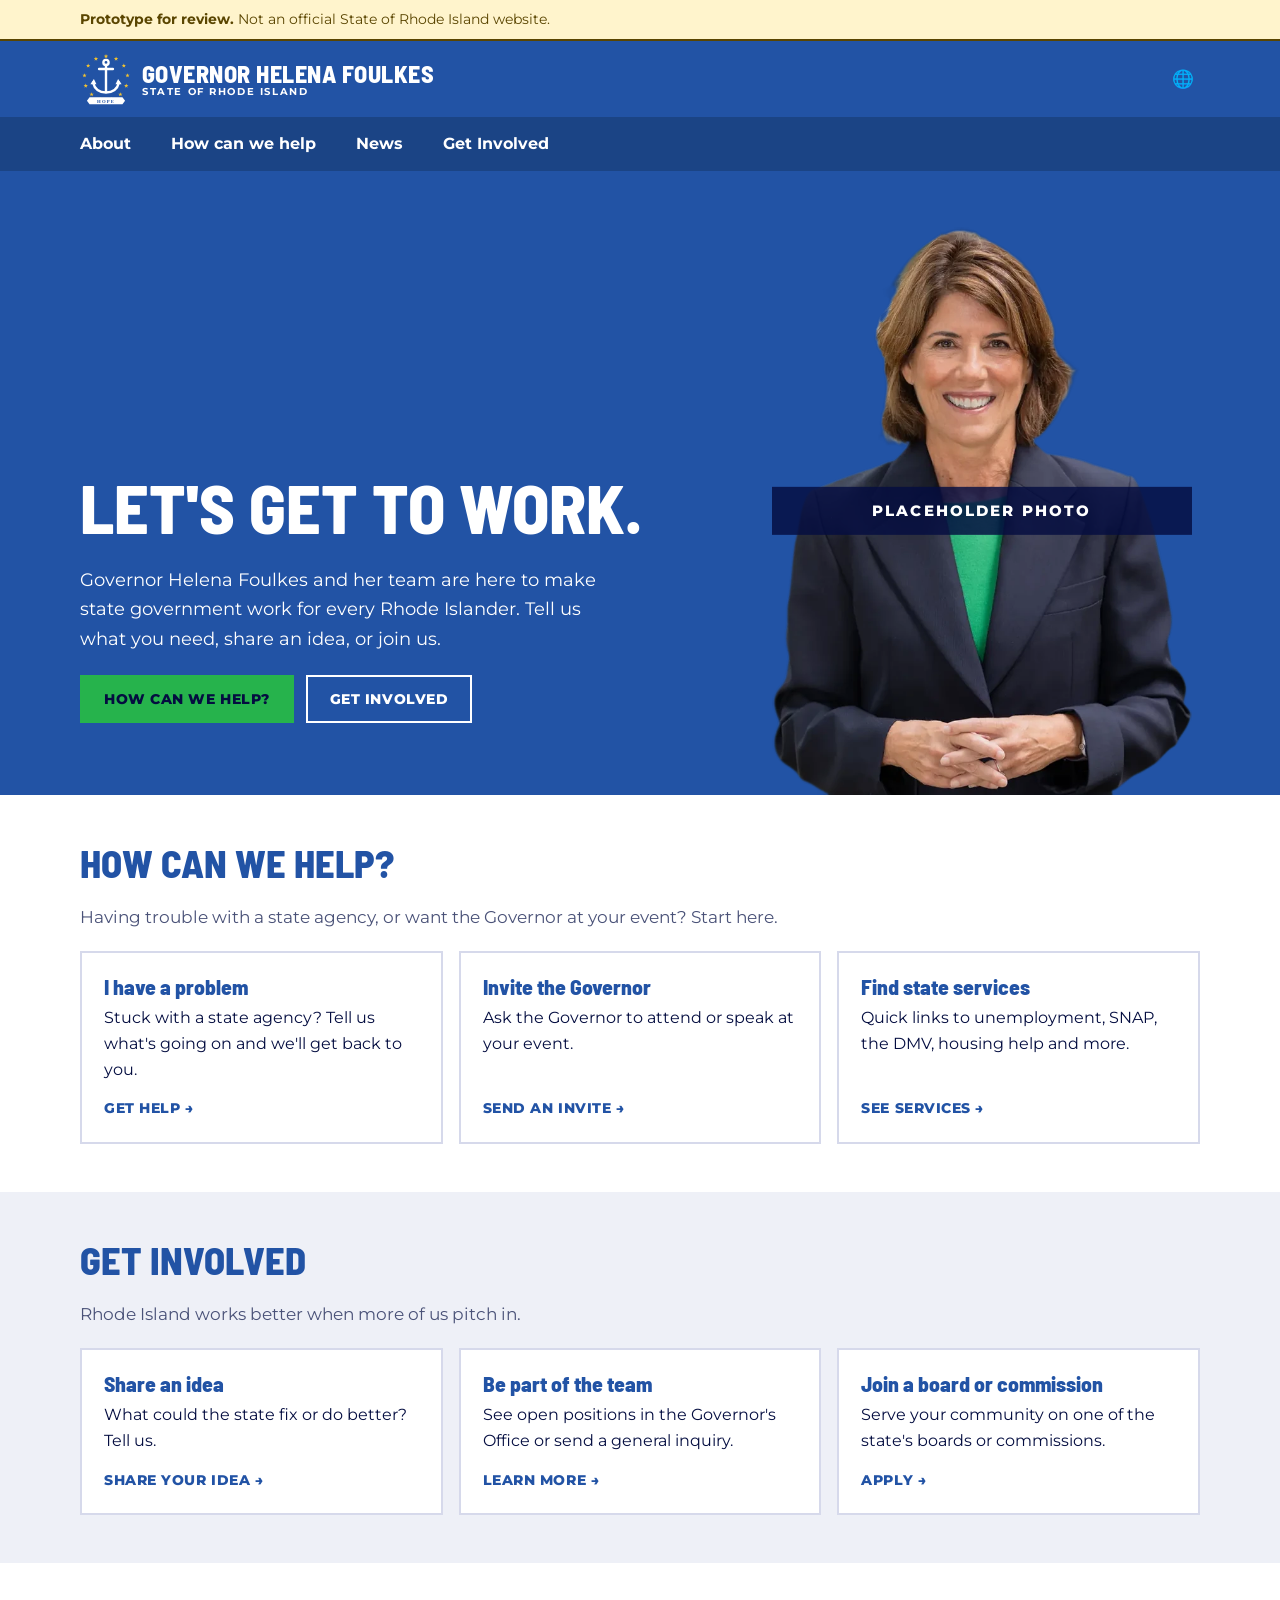
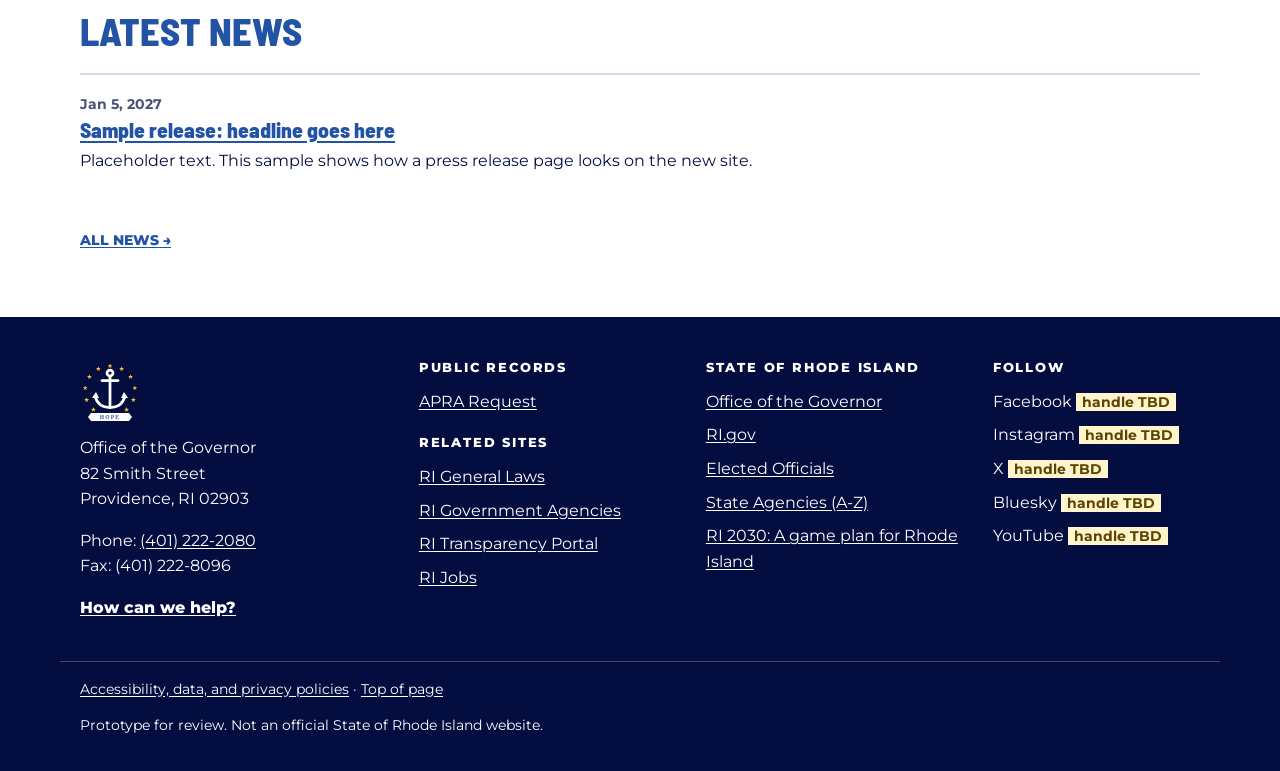
==== index.html @ f4bfc897 "First build of the governor.ri.gov prototype Home, About, How can we help, Invite the Governor, News" ====
<!doctype html>
<html lang="en" class="no-js">
<head>
<meta charset="utf-8">
<meta name="viewport" content="width=device-width, initial-scale=1, viewport-fit=cover">
<meta name="robots" content="noindex, nofollow">
<title>Governor Helena Foulkes</title>
<meta name="description" content="Office of Governor Helena Foulkes. Let&#x27;s get to work.">
<link rel="preconnect" href="https://fonts.googleapis.com">
<link rel="preconnect" href="https://fonts.gstatic.com" crossorigin>
<link rel="stylesheet" href="https://fonts.googleapis.com/css2?family=Barlow+Semi+Condensed:wght@600;800&family=Montserrat:wght@400;500;700;800&display=swap">
<link rel="icon" type="image/svg+xml" href="assets/favicon.svg">
<link rel="stylesheet" href="assets/site.css">
<script src="assets/site.js" defer></script>
<script>window.gtranslateSettings={"default_language":"en","native_language_names":true,"languages":["en","ar","zh-CN","zh-TW","fr","it","pl","pt","es","vi","ht","km"],"wrapper_selector":".gtranslate_wrapper","select_language_label":"Language"}</script>
<script src="https://cdn.gtranslate.net/widgets/latest/dropdown.js" defer></script>
</head>
<body>
<a class="skip" href="#main">Skip to main content</a>

<section class="proto-banner" aria-label="Prototype notice">
  <div class="wrap"><strong>Prototype for review.</strong> Not an official State of Rhode Island website.</div>
</section>

<header class="top">
  <div class="wrap top-row">
    <a class="brand" href="./">
      <img src="assets/logo-on-blue.svg" alt="" width="52" height="54">
      <span class="brand-text"><span class="brand-name">Governor Helena Foulkes</span><span class="brand-sub">State of Rhode Island</span></span>
    </a>
    <div class="top-tools">
      <div class="lang-picker" role="group" aria-label="Translate this page"><span class="lang-icon" aria-hidden="true">&#127760;</span><div class="gtranslate_wrapper"></div></div>
      <button class="menu-btn" type="button" aria-expanded="false" aria-controls="site-nav">Menu</button>
    </div>
  </div>
  <nav id="site-nav" class="site-nav" aria-label="Main">
    <div class="wrap">
      <ul>
          <li><a href="about/">About</a></li>
          <li><a href="how-can-we-help/">How can we help</a></li>
          <li><a href="news/">News</a></li>
          <li><a href="get-involved/">Get Involved</a></li>
      </ul>
    </div>
  </nav>
</header>

<main id="main" tabindex="-1">

<section class="hero">
  <div class="wrap hero-grid">
    <div class="hero-copy">
      <h1>Let's get to work.</h1>
      <p class="lead">Governor Helena Foulkes and her team are here to make state government work for every Rhode Islander. Tell us what you need, share an idea, or join us.</p>
      <div class="hero-ctas">
        <a class="btn btn-green" href="how-can-we-help/">How can we help?</a>
        <a class="btn btn-ghost" href="get-involved/">Get involved</a>
      </div>
    </div>
    <figure class="hero-photo">
      <img src="assets/img/hero-placeholder.webp" alt="Placeholder photo of Governor Helena Foulkes" width="665" height="900">
      <figcaption class="ph-label">Placeholder photo</figcaption>
    </figure>
  </div>
</section>

<section class="band" aria-labelledby="help-h">
  <div class="wrap">
    <h2 id="help-h">How can we help?</h2>
    <p class="lead-sm">Having trouble with a state agency, or want the Governor at your event? Start here.</p>
    <div class="cards">
      <a class="card" href="how-can-we-help/#problem"><h3>I have a problem</h3><p>Stuck with a state agency? Tell us what's going on and we'll get back to you.</p><span class="card-cta">Get help <span aria-hidden="true">&rarr;</span></span></a>
      <a class="card" href="how-can-we-help/invite-the-governor/"><h3>Invite the Governor</h3><p>Ask the Governor to attend or speak at your event.</p><span class="card-cta">Send an invite <span aria-hidden="true">&rarr;</span></span></a>
      <a class="card" href="how-can-we-help/#find-help"><h3>Find state services</h3><p>Quick links to unemployment, SNAP, the DMV, housing help and more.</p><span class="card-cta">See services <span aria-hidden="true">&rarr;</span></span></a>
    </div>
  </div>
</section>

<section class="band band-lav" aria-labelledby="gi-h">
  <div class="wrap">
    <h2 id="gi-h">Get involved</h2>
    <p class="lead-sm">Rhode Island works better when more of us pitch in.</p>
    <div class="cards">
      <a class="card" href="get-involved/share-an-idea/"><h3>Share an idea</h3><p>What could the state fix or do better? Tell us.</p><span class="card-cta">Share your idea <span aria-hidden="true">&rarr;</span></span></a>
      <a class="card" href="get-involved/join-the-team/"><h3>Be part of the team</h3><p>See open positions in the Governor's Office or send a general inquiry.</p><span class="card-cta">Learn more <span aria-hidden="true">&rarr;</span></span></a>
      <a class="card" href="get-involved/boards-and-commissions/"><h3>Join a board or commission</h3><p>Serve your community on one of the state's boards or commissions.</p><span class="card-cta">Apply <span aria-hidden="true">&rarr;</span></span></a>
    </div>
  </div>
</section>

<section class="band" aria-labelledby="news-h">
  <div class="wrap">
    <h2 id="news-h">Latest news</h2>
    <ul class="news-list"><li class="news-item"><p class="news-date">Jan 5, 2027</p><h3><a href="news/sample-release/">Sample release: headline goes here</a></h3><p>Placeholder text. This sample shows how a press release page looks on the new site.</p></li></ul>
    <p><a class="more" href="news/">All news <span aria-hidden="true">&rarr;</span></a></p>
  </div>
</section>

</main>

<footer class="foot">
  <div class="wrap foot-grid">
    <div class="foot-brand">
      <img src="assets/logo-on-blue.svg" alt="" width="64" height="66">
      <p class="foot-office">Office of the Governor<br>82 Smith Street<br>Providence, RI 02903</p>
      <p>Phone: <a href="tel:+14012222080">(401) 222-2080</a><br>Fax: (401) 222-8096</p>
      <p><a class="foot-cta" href="how-can-we-help/">How can we help?</a></p>
    </div>
    <div>
      <h2 class="foot-h">Public records</h2>
      <ul><li><a href="https://governor.ri.gov/apra-request">APRA Request</a></li></ul>
      <h2 class="foot-h">Related sites</h2>
      <ul><li><a href="http://webserver.rilin.state.ri.us/Statutes/">RI General Laws</a></li><li><a href="https://www.ri.gov/guide/">RI Government Agencies</a></li><li><a href="http://www.transparency.ri.gov/">RI Transparency Portal</a></li><li><a href="https://www.employri.org/">RI Jobs</a></li></ul>
    </div>
    <div>
      <h2 class="foot-h">State of Rhode Island</h2>
      <ul><li><a href="./">Office of the Governor</a></li><li><a href="https://www.ri.gov/">RI.gov</a></li><li><a href="https://www.ri.gov/guide/">Elected Officials</a></li><li><a href="https://www.ri.gov/guide/">State Agencies (A-Z)</a></li><li><a href="https://rhodeisland2030.ri.gov/">RI 2030: A game plan for Rhode Island</a></li></ul>
    </div>
    <div>
      <h2 class="foot-h">Follow</h2>
      <ul class="social">
        <li>Facebook <span class="ph">handle TBD</span></li>
        <li>Instagram <span class="ph">handle TBD</span></li>
        <li>X <span class="ph">handle TBD</span></li>
        <li>Bluesky <span class="ph">handle TBD</span></li>
        <li>YouTube <span class="ph">handle TBD</span></li>
      </ul>
    </div>
  </div>
  <div class="wrap foot-legal">
    <p><a href="https://www.ri.gov/policies/">Accessibility, data, and privacy policies</a> · <a href="#main">Top of page</a></p>
    <p>Prototype for review. Not an official State of Rhode Island website.</p>
  </div>
</footer>
</body>
</html>
---- assets/site.css ----
/* governor.ri.gov prototype. Mobile first. All text/background pairs meet WCAG 2.1 AA:
   white on --blue 7.4:1, white on --navy 18.5:1, --navy on --green 6.7:1, --blue on --lav 5.3:1,
   --muted on white 7.6:1, --warn-fg on --warn-bg 8.6:1. */
:root{
  --blue:#2253A5; --blue-dk:#1B4485; --navy:#040D40; --green:#26B34C; --green-lt:#9FE3B1;
  --lav:#D6D9EB; --lav-soft:#EEF0F7; --white:#FFFFFF; --muted:#4A5278; --line:#C4C9DE;
  --warn-bg:#FFF4CC; --warn-fg:#5A4500; --err:#B3261E; --gold:#F2C230;
  --display:"Barlow Semi Condensed","Arial Narrow",sans-serif;
  --body:"Montserrat",system-ui,-apple-system,"Segoe UI",sans-serif;
}
*,*::before,*::after{box-sizing:border-box}
html{-webkit-text-size-adjust:100%}
body{margin:0;background:var(--white);color:var(--navy);font-family:var(--body);font-size:1rem;line-height:1.6}
img{max-width:100%;height:auto;display:block}
a{color:var(--blue);text-underline-offset:.15em}
a:hover{color:var(--blue-dk)}
:focus-visible{outline:3px solid var(--navy);outline-offset:2px;box-shadow:0 0 0 6px var(--gold)}
h1,h2,h3{font-family:var(--display);font-weight:800;line-height:1.08;margin:0 0 .5em;text-wrap:balance}
h1{font-size:clamp(2.4rem,7vw,4.25rem);text-transform:uppercase}
h2{font-size:clamp(1.7rem,4vw,2.4rem);text-transform:uppercase;color:var(--blue)}
h3{font-size:1.35rem}
p{margin:0 0 1em}
.wrap{max-width:1160px;margin:0 auto;padding:0 20px}
.narrow{max-width:820px}
.skip{position:absolute;left:-9999px;top:8px;z-index:100;background:var(--white);color:var(--navy);padding:10px 14px;font-weight:700}
.skip:focus{left:12px}
.sr{position:absolute;width:1px;height:1px;overflow:hidden;clip:rect(0 0 0 0);white-space:nowrap}
.ph{background:var(--warn-bg);color:var(--warn-fg);font-size:.85em;font-weight:700;padding:1px 6px;white-space:nowrap}

/* prototype banner */
.proto-banner{background:var(--warn-bg);color:var(--warn-fg);font-size:.9rem;padding:8px 0;border-bottom:2px solid var(--warn-fg)}

/* header */
.top{background:var(--blue);color:var(--white)}
.top-row{display:flex;align-items:center;justify-content:space-between;gap:12px;min-height:76px}
.brand{display:flex;align-items:center;gap:12px;color:var(--white);text-decoration:none}
.brand:hover{color:var(--white)}
.brand img{width:40px;height:auto;flex:none}
.brand{gap:10px;min-width:0}
.brand-text{display:flex;flex-direction:column;line-height:1.05}
.brand-name{font-family:var(--display);font-weight:800;font-size:1.05rem;text-transform:uppercase;letter-spacing:.02em}
.brand-sub{font-size:.62rem;font-weight:700;letter-spacing:.16em;text-transform:uppercase;color:var(--white)}
.top-tools{display:flex;align-items:center;gap:10px}
.lang-picker{display:flex;align-items:center;gap:6px}
.lang-icon{font-size:1.1rem}
.gtranslate_wrapper select{font:inherit;font-size:.85rem;padding:8px 6px;max-width:9.5rem;border:2px solid var(--white);background:var(--blue);color:var(--white);border-radius:0}
.gtranslate_wrapper select option{color:var(--navy);background:var(--white)}
.menu-btn{font:inherit;font-weight:800;font-size:.8rem;letter-spacing:.1em;text-transform:uppercase;background:transparent;color:var(--white);border:2px solid var(--white);padding:9px 14px;cursor:pointer;min-height:44px}
.menu-btn[aria-expanded="true"]{background:var(--white);color:var(--blue)}
.site-nav{background:var(--navy);display:none}
.site-nav.open{display:block}
.site-nav ul{list-style:none;margin:0;padding:6px 0 12px}
.site-nav a{display:block;color:var(--white);text-decoration:none;font-weight:700;padding:14px 0;border-bottom:1px solid rgba(255,255,255,.18)}
.site-nav a[aria-current]{text-decoration:underline;text-decoration-thickness:3px;text-decoration-color:var(--green)}
.no-js .site-nav{display:block}
@media (min-width:900px){
  .brand img{width:52px}
  .brand-name{font-size:1.5rem}
  .menu-btn{display:none}
  .site-nav{display:block;background:var(--blue-dk)}
  .site-nav ul{display:flex;gap:4px;padding:0}
  .site-nav a{border:0;padding:14px 18px}
  .site-nav a:hover{background:var(--navy)}
  .site-nav li:first-child a{padding-left:0}
}

/* buttons */
.btn{display:inline-flex;align-items:center;justify-content:center;font-family:var(--body);font-weight:800;text-transform:uppercase;font-size:.85rem;letter-spacing:.04em;padding:14px 24px;min-height:48px;border:0;border-radius:0;cursor:pointer;text-decoration:none;line-height:1.2;text-align:center}
.btn-green{background:var(--green);color:var(--navy)}
.btn-green:hover{background:var(--green-lt);color:var(--navy)}
.btn-blue{background:var(--blue);color:var(--white)}
.btn-blue:hover{background:var(--navy);color:var(--white)}
.btn-ghost{background:transparent;color:var(--white);box-shadow:inset 0 0 0 2px var(--white)}
.btn-ghost:hover{background:var(--white);color:var(--blue)}

/* hero */
.hero{background:var(--blue);color:var(--white);padding:36px 0 0;overflow:hidden}
.hero-grid{display:grid;gap:28px}
.hero h1{color:var(--white);margin-bottom:.3em}
.hero .lead{font-size:1.15rem;max-width:34rem}
.hero-ctas{display:flex;flex-wrap:wrap;gap:12px;margin:22px 0 8px}
.hero-photo{position:relative;margin:0;justify-self:center;max-width:300px}
@media (min-width:900px){.hero-photo{max-width:420px}}
.hero-photo img{width:100%}
.ph-label{position:absolute;left:0;right:0;top:50%;transform:translateY(-50%);text-align:center;background:rgba(4,13,64,.82);color:var(--white);font-weight:800;text-transform:uppercase;letter-spacing:.14em;padding:12px 8px;font-size:.95rem}
@media (min-width:900px){
  .hero{padding-top:56px}
  .hero-grid{grid-template-columns:1.2fr .8fr;align-items:end}
  .hero-copy{padding-bottom:64px}
}

/* sections */
.band{padding:48px 0}
.band-lav{background:var(--lav-soft)}
.page-head{background:var(--blue);color:var(--white);padding:40px 0 36px}
.page-head h1{color:var(--white)}
.page-head .lead{font-size:1.1rem;max-width:44rem;margin:0}
.page-head a{color:var(--white)}
.eyebrow{font-weight:800;font-size:.8rem;letter-spacing:.16em;text-transform:uppercase;margin-bottom:8px}
.lead-sm{font-size:1.05rem;color:var(--muted);max-width:44rem}
.prose{max-width:44rem}
.prose h2{margin-top:1.5em}

/* cards */
.cards{display:grid;gap:16px;margin-top:20px}
@media (min-width:700px){.cards{grid-template-columns:repeat(3,1fr)}.cards-2{grid-template-columns:repeat(2,1fr)}}
.card{display:flex;flex-direction:column;background:var(--white);border:2px solid var(--lav);padding:22px;text-decoration:none;color:var(--navy);min-height:100%}
a.card:hover{border-color:var(--blue)}
.card h3{color:var(--blue);margin-bottom:.35em}
.card p{color:var(--navy)}
.card-cta{margin-top:auto;font-weight:800;text-transform:uppercase;font-size:.85rem;letter-spacing:.04em;color:var(--blue)}
.card-static{border-color:var(--line)}

/* news */
.news-list{list-style:none;padding:0;margin:20px 0}
.news-item{border-top:2px solid var(--lav);padding:18px 0}
.news-item h3{margin:.1em 0 .3em}
.news-date{font-weight:700;color:var(--muted);font-size:.9rem;margin:0}
.page-head .news-date{color:var(--white)}
.more{font-weight:800;text-transform:uppercase;font-size:.9rem}
.link-list{list-style:none;padding:0;margin:0}
.link-list li{padding:8px 0;border-bottom:1px solid var(--lav)}
@media (min-width:700px){.link-list.cols{columns:2;column-gap:32px}}

/* about */
.about-grid{display:grid;gap:28px}
.about-photo{position:relative;margin:0}
@media (min-width:900px){.about-grid{grid-template-columns:1fr 1.2fr;align-items:start}}

/* accordions */
.acc{border-bottom:2px solid var(--lav)}
.acc summary{cursor:pointer;padding:16px 36px 16px 0;position:relative;list-style:none}
.acc summary::-webkit-details-marker{display:none}
.acc summary::after{content:"+";position:absolute;right:6px;top:10px;font-size:1.6rem;font-weight:800;color:var(--blue)}
.acc[open] summary::after{content:"\2212"}
.acc summary h3{display:inline;margin:0;font-size:1.25rem;color:var(--navy)}
.acc .link-list{padding:0 0 16px}

/* forms */
.call-box{background:var(--white);border-left:6px solid var(--green);padding:18px 22px;margin:0 0 28px}
.call-box h2{font-size:1.5rem}
.form-wrap{background:var(--white);border:2px solid var(--lav);padding:22px;margin:0 0 28px}
.proto-note{background:var(--warn-bg);color:var(--warn-fg);padding:10px 12px;font-size:.92rem}
.req{color:var(--err);font-weight:800}
.opt{color:var(--muted);font-weight:500;font-size:.9em}
.req-key{font-size:.9rem;color:var(--muted)}
.fields{display:grid;gap:18px;margin-bottom:22px}
@media (min-width:700px){.fields{grid-template-columns:1fr 1fr}.field.full{grid-column:1/-1}}
.field label,.field legend{display:block;font-weight:700;margin-bottom:6px}
.field.group{border:0;padding:0;margin:0}
.hint{color:var(--muted);font-size:.9rem;margin:-2px 0 8px}
input[type=text],input[type=email],input[type=tel],input[type=date],input[type=time],input[type=number],select,textarea{width:100%;font:inherit;font-size:1rem;padding:12px;border:2px solid var(--muted);border-radius:0;background:var(--white);color:var(--navy);min-height:48px}
input[type=file]{font:inherit;font-size:.95rem;max-width:100%}
.choices{display:grid;gap:8px}
.choice{display:flex;gap:10px;align-items:center;font-weight:500;min-height:32px}
.choice input{width:20px;height:20px;accent-color:var(--blue)}
[aria-invalid="true"]{border-color:var(--err)!important}
.field-err{color:var(--err);font-weight:700;font-size:.92rem;margin:6px 0 0}
.err-summary{border:3px solid var(--err);padding:14px 18px;margin-bottom:20px}
.err-summary h3{color:var(--err);font-size:1.2rem}
.err-summary ul{margin:0;padding-left:20px}
.confirm{border-left:6px solid var(--green);background:var(--lav-soft);padding:18px 22px}
.confirm h3{color:var(--blue)}

/* footer */
.foot{background:var(--navy);color:var(--white);padding:44px 0 20px;margin-top:0}
.foot a{color:var(--white)}
.foot-grid{display:grid;gap:28px}
@media (min-width:700px){.foot-grid{grid-template-columns:1.2fr 1fr 1fr .8fr}}
.foot-brand img{width:60px;margin-bottom:12px}
.foot-h{font-family:var(--body);font-size:.8rem;letter-spacing:.14em;color:var(--white);margin:0 0 10px}
.foot ul{list-style:none;padding:0;margin:0 0 18px}
.foot li{padding:4px 0}
.foot .ph{background:var(--warn-bg);color:var(--warn-fg)}
.foot-cta{font-weight:800}
.foot-legal{border-top:1px solid rgba(255,255,255,.25);margin-top:24px;padding-top:16px;font-size:.88rem}

@media (prefers-reduced-motion:reduce){*{transition:none!important;animation:none!important;scroll-behavior:auto!important}}
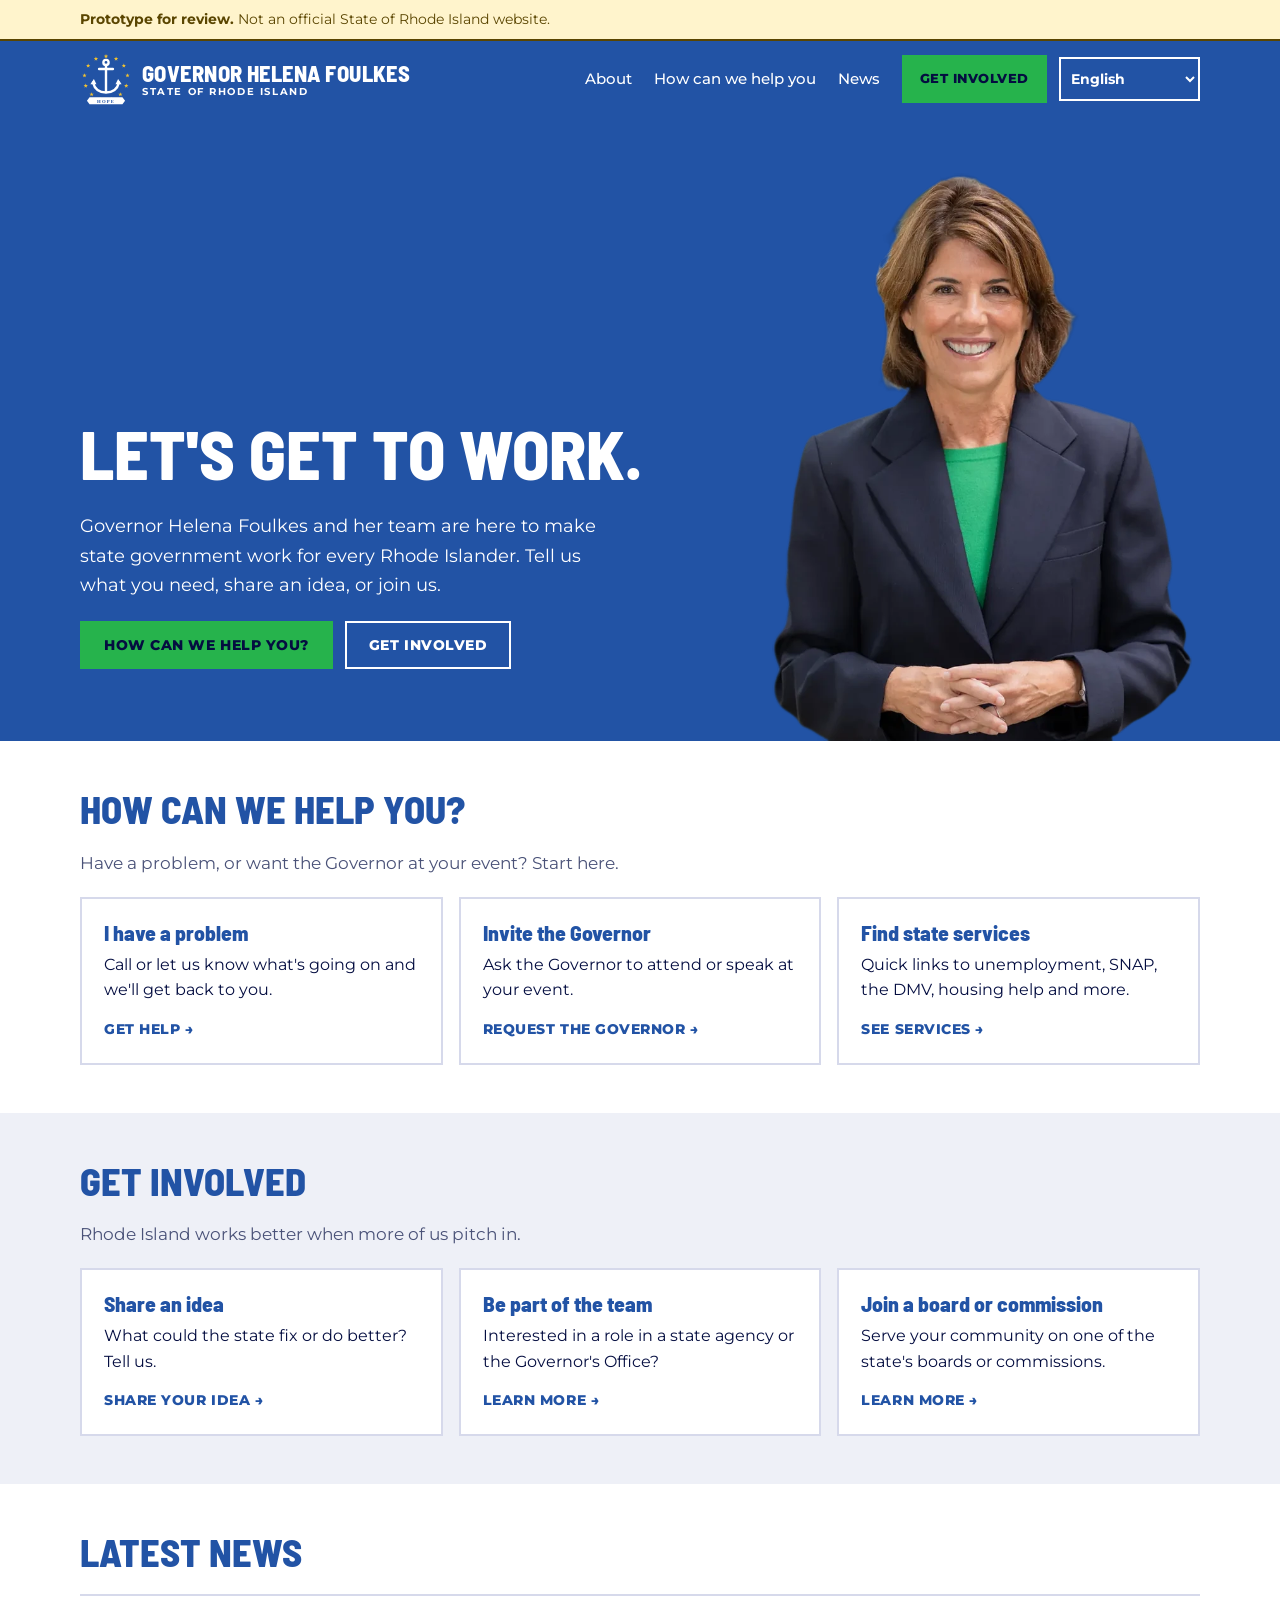
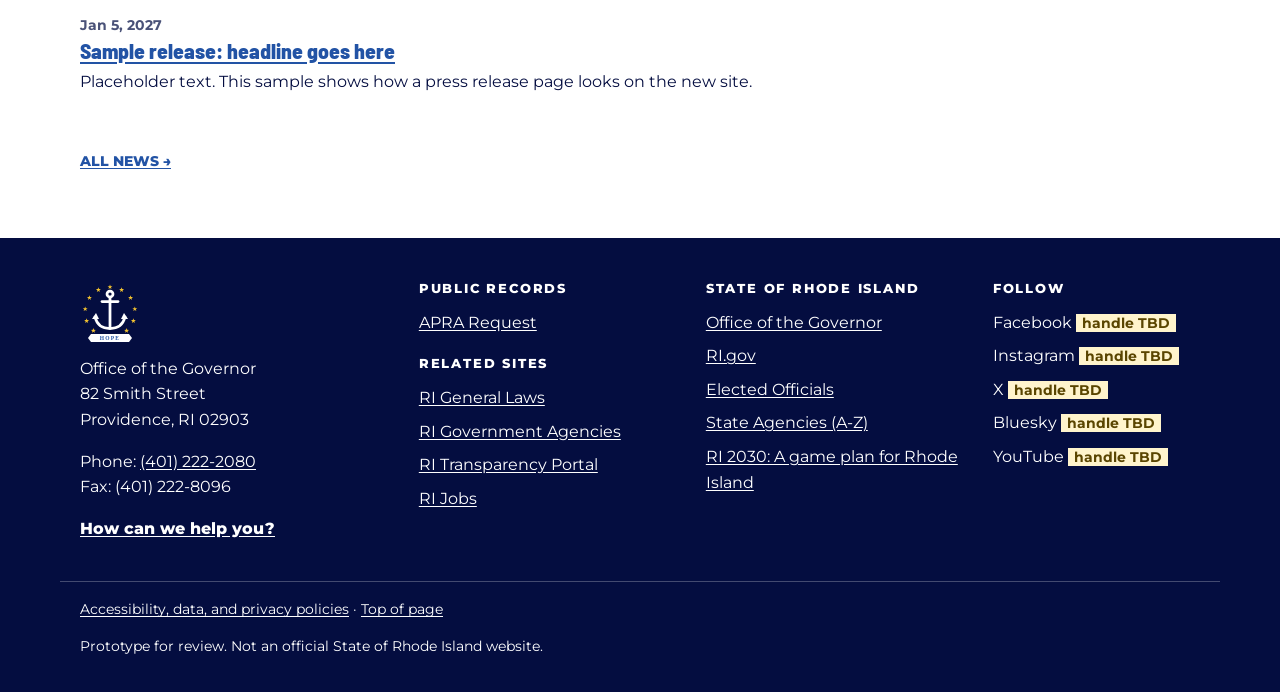
==== commit bc9e6dab: "Round 1 feedback: header, copy and language picker - Menu moved into the blue header row, like helen" ====
--- a/index.html
+++ b/index.html
@@ -12,8 +12,7 @@
 <link rel="icon" type="image/svg+xml" href="assets/favicon.svg">
 <link rel="stylesheet" href="assets/site.css">
 <script src="assets/site.js" defer></script>
-<script>window.gtranslateSettings={"default_language":"en","native_language_names":true,"languages":["en","ar","zh-CN","zh-TW","fr","it","pl","pt","es","vi","ht","km"],"wrapper_selector":".gtranslate_wrapper","select_language_label":"Language"}</script>
-<script src="https://cdn.gtranslate.net/widgets/latest/dropdown.js" defer></script>
+<script src="assets/translate.js" defer></script>
 </head>
 <body>
 <a class="skip" href="#main">Skip to main content</a>
@@ -28,21 +27,20 @@
       <img src="assets/logo-on-blue.svg" alt="" width="52" height="54">
       <span class="brand-text"><span class="brand-name">Governor Helena Foulkes</span><span class="brand-sub">State of Rhode Island</span></span>
     </a>
+    <nav id="site-nav" class="site-nav" aria-label="Main">
+      <ul>
+          <li><a href="about/">About</a></li>
+          <li><a href="how-can-we-help/">How can we help you</a></li>
+          <li><a href="news/">News</a></li>
+          <li><a class="btn btn-green nav-cta" href="get-involved/">Get Involved</a></li>
+      </ul>
+    </nav>
     <div class="top-tools">
-      <div class="lang-picker" role="group" aria-label="Translate this page"><span class="lang-icon" aria-hidden="true">&#127760;</span><div class="gtranslate_wrapper"></div></div>
+      <label class="sr" for="lang-select">Translate this page</label><select id="lang-select" class="lang-select notranslate" translate="no"><option value="en" lang="en">English</option><option value="ar" lang="ar">العربية</option><option value="zh-CN" lang="zh-CN">简体中文</option><option value="zh-TW" lang="zh-TW">繁體中文</option><option value="fr" lang="fr">Français</option><option value="it" lang="it">Italiano</option><option value="pl" lang="pl">Polski</option><option value="pt" lang="pt">Português</option><option value="es" lang="es">Español</option><option value="vi" lang="vi">Tiếng Việt</option><option value="ht" lang="ht">Kreyòl ayisyen</option><option value="km" lang="km">ភាសាខ្មែរ</option></select>
       <button class="menu-btn" type="button" aria-expanded="false" aria-controls="site-nav">Menu</button>
     </div>
   </div>
-  <nav id="site-nav" class="site-nav" aria-label="Main">
-    <div class="wrap">
-      <ul>
-          <li><a href="about/">About</a></li>
-          <li><a href="how-can-we-help/">How can we help</a></li>
-          <li><a href="news/">News</a></li>
-          <li><a href="get-involved/">Get Involved</a></li>
-      </ul>
-    </div>
-  </nav>
+  <div id="google_translate_element" hidden></div>
 </header>
 
 <main id="main" tabindex="-1">
@@ -53,24 +51,23 @@
       <h1>Let's get to work.</h1>
       <p class="lead">Governor Helena Foulkes and her team are here to make state government work for every Rhode Islander. Tell us what you need, share an idea, or join us.</p>
       <div class="hero-ctas">
-        <a class="btn btn-green" href="how-can-we-help/">How can we help?</a>
+        <a class="btn btn-green" href="how-can-we-help/">How can we help you?</a>
         <a class="btn btn-ghost" href="get-involved/">Get involved</a>
       </div>
     </div>
     <figure class="hero-photo">
-      <img src="assets/img/hero-placeholder.webp" alt="Placeholder photo of Governor Helena Foulkes" width="665" height="900">
-      <figcaption class="ph-label">Placeholder photo</figcaption>
+      <img src="assets/img/hero-placeholder.webp" alt="Governor Helena Foulkes" width="665" height="900">
     </figure>
   </div>
 </section>
 
 <section class="band" aria-labelledby="help-h">
   <div class="wrap">
-    <h2 id="help-h">How can we help?</h2>
-    <p class="lead-sm">Having trouble with a state agency, or want the Governor at your event? Start here.</p>
+    <h2 id="help-h">How can we help you?</h2>
+    <p class="lead-sm">Have a problem, or want the Governor at your event? Start here.</p>
     <div class="cards">
-      <a class="card" href="how-can-we-help/#problem"><h3>I have a problem</h3><p>Stuck with a state agency? Tell us what's going on and we'll get back to you.</p><span class="card-cta">Get help <span aria-hidden="true">&rarr;</span></span></a>
-      <a class="card" href="how-can-we-help/invite-the-governor/"><h3>Invite the Governor</h3><p>Ask the Governor to attend or speak at your event.</p><span class="card-cta">Send an invite <span aria-hidden="true">&rarr;</span></span></a>
+      <a class="card" href="how-can-we-help/#problem"><h3>I have a problem</h3><p>Call or let us know what's going on and we'll get back to you.</p><span class="card-cta">Get help <span aria-hidden="true">&rarr;</span></span></a>
+      <a class="card" href="how-can-we-help/invite-the-governor/"><h3>Invite the Governor</h3><p>Ask the Governor to attend or speak at your event.</p><span class="card-cta">Request the Governor <span aria-hidden="true">&rarr;</span></span></a>
       <a class="card" href="how-can-we-help/#find-help"><h3>Find state services</h3><p>Quick links to unemployment, SNAP, the DMV, housing help and more.</p><span class="card-cta">See services <span aria-hidden="true">&rarr;</span></span></a>
     </div>
   </div>
@@ -82,8 +79,8 @@
     <p class="lead-sm">Rhode Island works better when more of us pitch in.</p>
     <div class="cards">
       <a class="card" href="get-involved/share-an-idea/"><h3>Share an idea</h3><p>What could the state fix or do better? Tell us.</p><span class="card-cta">Share your idea <span aria-hidden="true">&rarr;</span></span></a>
-      <a class="card" href="get-involved/join-the-team/"><h3>Be part of the team</h3><p>See open positions in the Governor's Office or send a general inquiry.</p><span class="card-cta">Learn more <span aria-hidden="true">&rarr;</span></span></a>
-      <a class="card" href="get-involved/boards-and-commissions/"><h3>Join a board or commission</h3><p>Serve your community on one of the state's boards or commissions.</p><span class="card-cta">Apply <span aria-hidden="true">&rarr;</span></span></a>
+      <a class="card" href="get-involved/join-the-team/"><h3>Be part of the team</h3><p>Interested in a role in a state agency or the Governor's Office?</p><span class="card-cta">Learn more <span aria-hidden="true">&rarr;</span></span></a>
+      <a class="card" href="get-involved/boards-and-commissions/"><h3>Join a board or commission</h3><p>Serve your community on one of the state's boards or commissions.</p><span class="card-cta">Learn more <span aria-hidden="true">&rarr;</span></span></a>
     </div>
   </div>
 </section>
@@ -104,7 +101,7 @@
       <img src="assets/logo-on-blue.svg" alt="" width="64" height="66">
       <p class="foot-office">Office of the Governor<br>82 Smith Street<br>Providence, RI 02903</p>
       <p>Phone: <a href="tel:+14012222080">(401) 222-2080</a><br>Fax: (401) 222-8096</p>
-      <p><a class="foot-cta" href="how-can-we-help/">How can we help?</a></p>
+      <p><a class="foot-cta" href="how-can-we-help/">How can we help you?</a></p>
     </div>
     <div>
       <h2 class="foot-h">Public records</h2>
--- a/assets/site.css
+++ b/assets/site.css
@@ -30,39 +30,43 @@
 /* prototype banner */
 .proto-banner{background:var(--warn-bg);color:var(--warn-fg);font-size:.9rem;padding:8px 0;border-bottom:2px solid var(--warn-fg)}
 
-/* header */
-.top{background:var(--blue);color:var(--white)}
-.top-row{display:flex;align-items:center;justify-content:space-between;gap:12px;min-height:76px}
-.brand{display:flex;align-items:center;gap:12px;color:var(--white);text-decoration:none}
+/* header: one blue row like helenatransition.com. Brand left, menu right. */
+.top{background:var(--blue);color:var(--white);position:relative;z-index:20}
+.top-row{display:flex;align-items:center;gap:12px;min-height:76px}
+.brand{display:flex;align-items:center;gap:10px;color:var(--white);text-decoration:none;min-width:0;margin-right:auto}
 .brand:hover{color:var(--white)}
-.brand img{width:40px;height:auto;flex:none}
-.brand{gap:10px;min-width:0}
+.brand img{width:34px;height:auto;flex:none}
 .brand-text{display:flex;flex-direction:column;line-height:1.05}
-.brand-name{font-family:var(--display);font-weight:800;font-size:1.05rem;text-transform:uppercase;letter-spacing:.02em}
+.brand-name{font-family:var(--display);font-weight:800;font-size:.98rem;text-transform:uppercase;letter-spacing:.02em}
 .brand-sub{font-size:.62rem;font-weight:700;letter-spacing:.16em;text-transform:uppercase;color:var(--white)}
-.top-tools{display:flex;align-items:center;gap:10px}
-.lang-picker{display:flex;align-items:center;gap:6px}
-.lang-icon{font-size:1.1rem}
-.gtranslate_wrapper select{font:inherit;font-size:.85rem;padding:8px 6px;max-width:9.5rem;border:2px solid var(--white);background:var(--blue);color:var(--white);border-radius:0}
-.gtranslate_wrapper select option{color:var(--navy);background:var(--white)}
-.menu-btn{font:inherit;font-weight:800;font-size:.8rem;letter-spacing:.1em;text-transform:uppercase;background:transparent;color:var(--white);border:2px solid var(--white);padding:9px 14px;cursor:pointer;min-height:44px}
+.top-tools{display:flex;align-items:center;gap:8px;flex:none}
+.lang-select{font:inherit;font-size:.8rem;font-weight:700;padding:8px 4px;min-height:44px;width:6.4rem;border:2px solid var(--white);background:var(--blue);color:var(--white);border-radius:0;cursor:pointer}
+.lang-select option{color:var(--navy);background:var(--white)}
+.menu-btn{font:inherit;font-weight:800;font-size:.75rem;letter-spacing:.08em;text-transform:uppercase;background:transparent;color:var(--white);border:2px solid var(--white);padding:9px 10px;cursor:pointer;min-height:44px}
 .menu-btn[aria-expanded="true"]{background:var(--white);color:var(--blue)}
-.site-nav{background:var(--navy);display:none}
+.site-nav{display:none;position:absolute;left:0;right:0;top:100%;background:var(--blue);border-top:1px solid rgba(255,255,255,.35);padding:4px 20px 16px}
 .site-nav.open{display:block}
-.site-nav ul{list-style:none;margin:0;padding:6px 0 12px}
-.site-nav a{display:block;color:var(--white);text-decoration:none;font-weight:700;padding:14px 0;border-bottom:1px solid rgba(255,255,255,.18)}
-.site-nav a[aria-current]{text-decoration:underline;text-decoration-thickness:3px;text-decoration-color:var(--green)}
-.no-js .site-nav{display:block}
-@media (min-width:900px){
+.site-nav ul{list-style:none;margin:0;padding:0}
+.site-nav a{display:block;color:var(--white);text-decoration:none;font-weight:700;padding:14px 0;border-bottom:1px solid rgba(255,255,255,.25)}
+.site-nav a[aria-current]{text-decoration:underline;text-decoration-thickness:3px;text-underline-offset:.3em}
+.site-nav a.nav-cta{display:inline-flex;margin-top:14px;padding:12px 20px;border:0;color:var(--navy)}
+.no-js .site-nav{display:block;position:static}
+@media (min-width:960px){
   .brand img{width:52px}
-  .brand-name{font-size:1.5rem}
+  .brand-name{font-size:1.4rem}
+  .lang-select{width:auto;max-width:9rem;font-size:.85rem;padding:8px 6px}
   .menu-btn{display:none}
-  .site-nav{display:block;background:var(--blue-dk)}
-  .site-nav ul{display:flex;gap:4px;padding:0}
-  .site-nav a{border:0;padding:14px 18px}
-  .site-nav a:hover{background:var(--navy)}
-  .site-nav li:first-child a{padding-left:0}
+  .site-nav{display:block;position:static;background:none;border:0;padding:0}
+  .site-nav ul{display:flex;align-items:center;gap:22px}
+  .site-nav a{border:0;padding:8px 0;font-weight:500;font-size:.95rem}
+  .site-nav a:hover{text-decoration:underline}
+  .site-nav a.nav-cta{margin:0;padding:12px 18px;font-weight:800;font-size:.8rem}
+  .site-nav a.nav-cta:hover{text-decoration:none}
 }
+/* hide Google Translate's own toolbar */
+.skiptranslate iframe,.goog-te-banner-frame,#goog-gt-tt{display:none!important}
+body{top:0!important}
+.goog-text-highlight{background:none!important;box-shadow:none!important}
 
 /* buttons */
 .btn{display:inline-flex;align-items:center;justify-content:center;font-family:var(--body);font-weight:800;text-transform:uppercase;font-size:.85rem;letter-spacing:.04em;padding:14px 24px;min-height:48px;border:0;border-radius:0;cursor:pointer;text-decoration:none;line-height:1.2;text-align:center}
@@ -79,7 +83,7 @@
 .hero h1{color:var(--white);margin-bottom:.3em}
 .hero .lead{font-size:1.15rem;max-width:34rem}
 .hero-ctas{display:flex;flex-wrap:wrap;gap:12px;margin:22px 0 8px}
-.hero-photo{position:relative;margin:0;justify-self:center;max-width:300px}
+.hero-photo{margin:0;justify-self:center;max-width:300px}
 @media (min-width:900px){.hero-photo{max-width:420px}}
 .hero-photo img{width:100%}
 .ph-label{position:absolute;left:0;right:0;top:50%;transform:translateY(-50%);text-align:center;background:rgba(4,13,64,.82);color:var(--white);font-weight:800;text-transform:uppercase;letter-spacing:.14em;padding:12px 8px;font-size:.95rem}
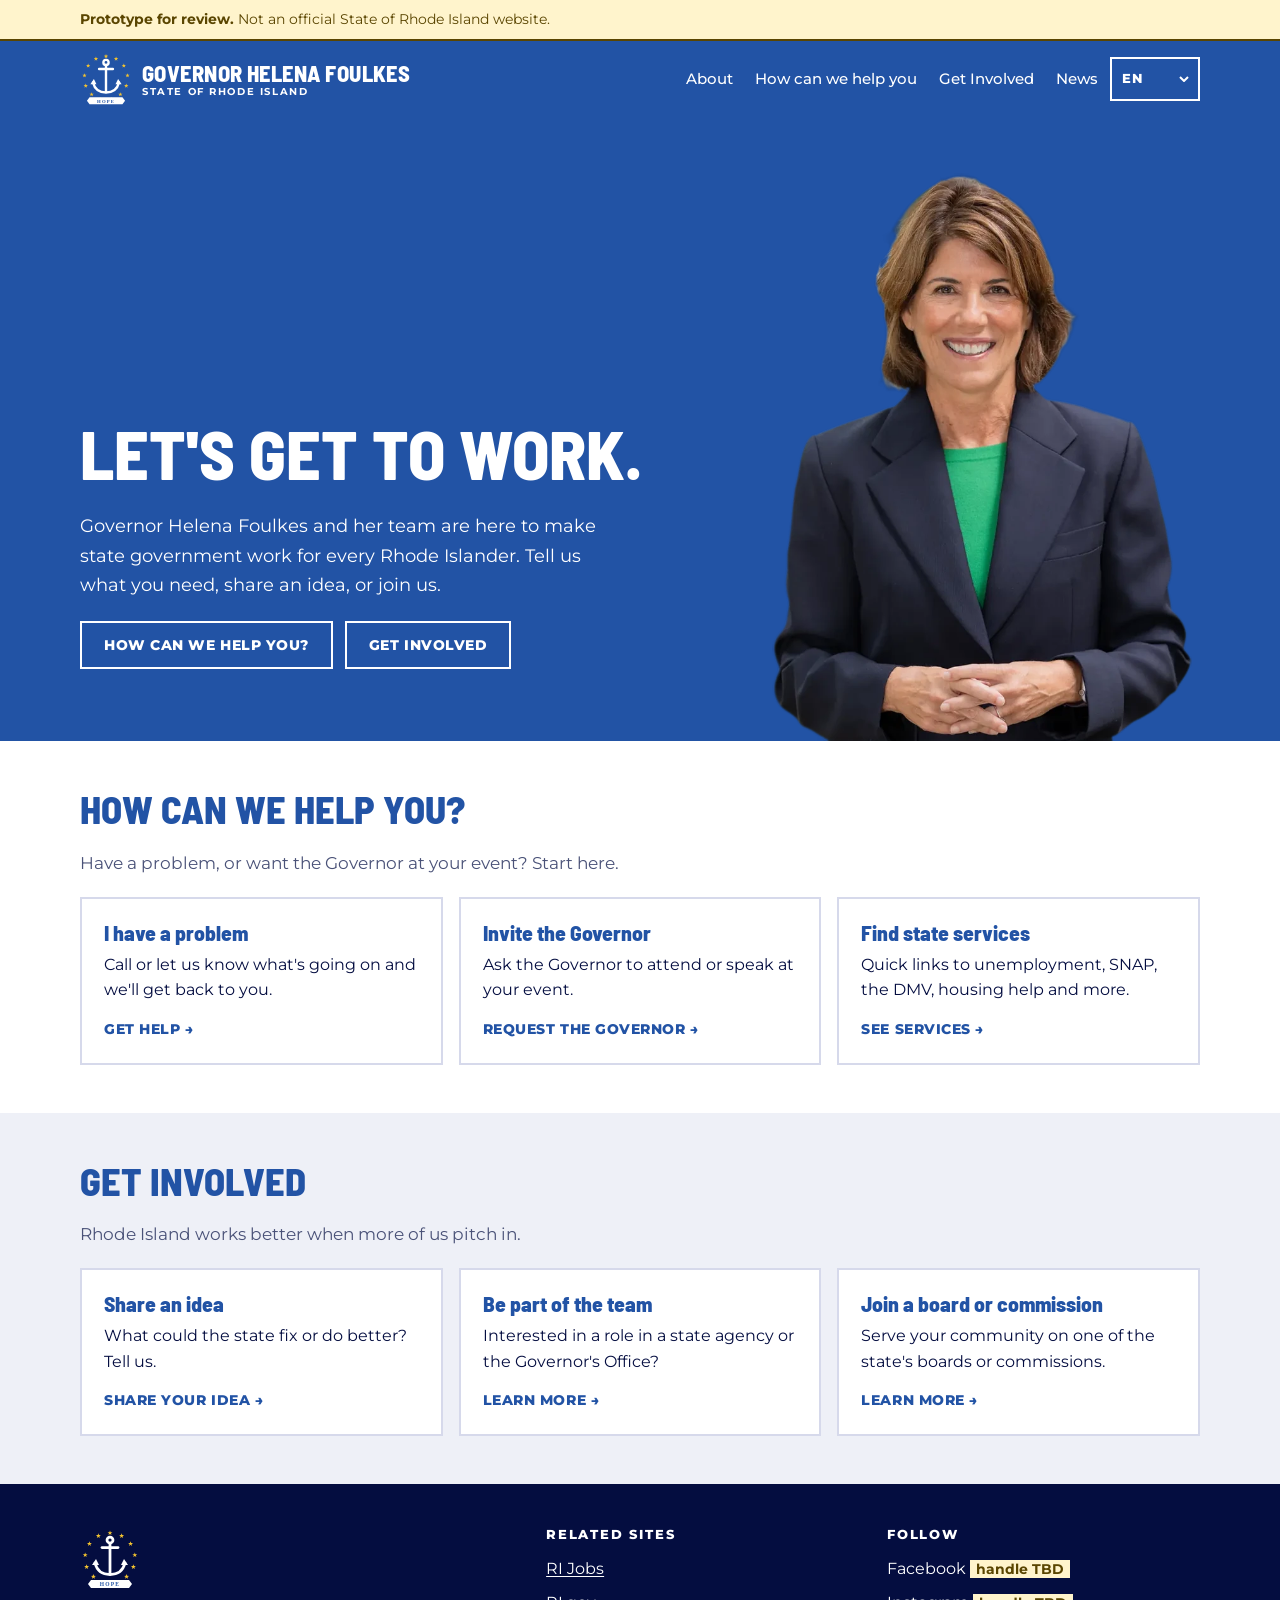
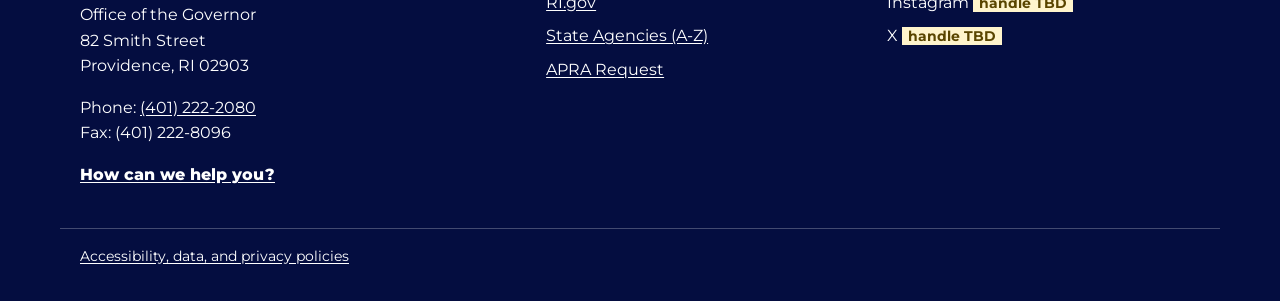
==== commit cac1a861: "Round 2 feedback: header, hero, footer, tab titles - Menu order About, How can we help you, Get Invo" ====
--- a/index.html
+++ b/index.html
@@ -9,7 +9,7 @@
 <link rel="preconnect" href="https://fonts.googleapis.com">
 <link rel="preconnect" href="https://fonts.gstatic.com" crossorigin>
 <link rel="stylesheet" href="https://fonts.googleapis.com/css2?family=Barlow+Semi+Condensed:wght@600;800&family=Montserrat:wght@400;500;700;800&display=swap">
-<link rel="icon" type="image/svg+xml" href="assets/favicon.svg">
+<link rel="icon" type="image/svg+xml" href="assets/logo-on-white.svg">
 <link rel="stylesheet" href="assets/site.css">
 <script src="assets/site.js" defer></script>
 <script src="assets/translate.js" defer></script>
@@ -31,12 +31,12 @@
       <ul>
           <li><a href="about/">About</a></li>
           <li><a href="how-can-we-help/">How can we help you</a></li>
+          <li><a href="get-involved/">Get Involved</a></li>
           <li><a href="news/">News</a></li>
-          <li><a class="btn btn-green nav-cta" href="get-involved/">Get Involved</a></li>
       </ul>
     </nav>
     <div class="top-tools">
-      <label class="sr" for="lang-select">Translate this page</label><select id="lang-select" class="lang-select notranslate" translate="no"><option value="en" lang="en">English</option><option value="ar" lang="ar">العربية</option><option value="zh-CN" lang="zh-CN">简体中文</option><option value="zh-TW" lang="zh-TW">繁體中文</option><option value="fr" lang="fr">Français</option><option value="it" lang="it">Italiano</option><option value="pl" lang="pl">Polski</option><option value="pt" lang="pt">Português</option><option value="es" lang="es">Español</option><option value="vi" lang="vi">Tiếng Việt</option><option value="ht" lang="ht">Kreyòl ayisyen</option><option value="km" lang="km">ភាសាខ្មែរ</option></select>
+      <label class="sr" for="lang-select">Translate this page</label><select id="lang-select" class="lang-select notranslate" translate="no"><option value="en" lang="en" title="English">EN</option><option value="ar" lang="ar" title="العربية">AR</option><option value="zh-CN" lang="zh-CN" title="简体中文">ZH</option><option value="zh-TW" lang="zh-TW" title="繁體中文">ZH-TW</option><option value="fr" lang="fr" title="Français">FR</option><option value="it" lang="it" title="Italiano">IT</option><option value="pl" lang="pl" title="Polski">PL</option><option value="pt" lang="pt" title="Português">PT</option><option value="es" lang="es" title="Español">ES</option><option value="vi" lang="vi" title="Tiếng Việt">VI</option><option value="ht" lang="ht" title="Kreyòl ayisyen">HT</option><option value="km" lang="km" title="ភាសាខ្មែរ">KM</option></select>
       <button class="menu-btn" type="button" aria-expanded="false" aria-controls="site-nav">Menu</button>
     </div>
   </div>
@@ -51,7 +51,7 @@
       <h1>Let's get to work.</h1>
       <p class="lead">Governor Helena Foulkes and her team are here to make state government work for every Rhode Islander. Tell us what you need, share an idea, or join us.</p>
       <div class="hero-ctas">
-        <a class="btn btn-green" href="how-can-we-help/">How can we help you?</a>
+        <a class="btn btn-ghost" href="how-can-we-help/">How can we help you?</a>
         <a class="btn btn-ghost" href="get-involved/">Get involved</a>
       </div>
     </div>
@@ -85,13 +85,6 @@
   </div>
 </section>
 
-<section class="band" aria-labelledby="news-h">
-  <div class="wrap">
-    <h2 id="news-h">Latest news</h2>
-    <ul class="news-list"><li class="news-item"><p class="news-date">Jan 5, 2027</p><h3><a href="news/sample-release/">Sample release: headline goes here</a></h3><p>Placeholder text. This sample shows how a press release page looks on the new site.</p></li></ul>
-    <p><a class="more" href="news/">All news <span aria-hidden="true">&rarr;</span></a></p>
-  </div>
-</section>
 
 </main>
 
@@ -104,14 +97,13 @@
       <p><a class="foot-cta" href="how-can-we-help/">How can we help you?</a></p>
     </div>
     <div>
-      <h2 class="foot-h">Public records</h2>
-      <ul><li><a href="https://governor.ri.gov/apra-request">APRA Request</a></li></ul>
       <h2 class="foot-h">Related sites</h2>
-      <ul><li><a href="http://webserver.rilin.state.ri.us/Statutes/">RI General Laws</a></li><li><a href="https://www.ri.gov/guide/">RI Government Agencies</a></li><li><a href="http://www.transparency.ri.gov/">RI Transparency Portal</a></li><li><a href="https://www.employri.org/">RI Jobs</a></li></ul>
-    </div>
-    <div>
-      <h2 class="foot-h">State of Rhode Island</h2>
-      <ul><li><a href="./">Office of the Governor</a></li><li><a href="https://www.ri.gov/">RI.gov</a></li><li><a href="https://www.ri.gov/guide/">Elected Officials</a></li><li><a href="https://www.ri.gov/guide/">State Agencies (A-Z)</a></li><li><a href="https://rhodeisland2030.ri.gov/">RI 2030: A game plan for Rhode Island</a></li></ul>
+      <ul>
+        <li><a href="https://www.employri.org/">RI Jobs</a></li>
+        <li><a href="https://www.ri.gov/">RI.gov</a></li>
+        <li><a href="https://www.ri.gov/guide/">State Agencies (A-Z)</a></li>
+        <li><a href="https://governor.ri.gov/apra-request">APRA Request</a></li>
+      </ul>
     </div>
     <div>
       <h2 class="foot-h">Follow</h2>
@@ -119,14 +111,11 @@
         <li>Facebook <span class="ph">handle TBD</span></li>
         <li>Instagram <span class="ph">handle TBD</span></li>
         <li>X <span class="ph">handle TBD</span></li>
-        <li>Bluesky <span class="ph">handle TBD</span></li>
-        <li>YouTube <span class="ph">handle TBD</span></li>
       </ul>
     </div>
   </div>
   <div class="wrap foot-legal">
-    <p><a href="https://www.ri.gov/policies/">Accessibility, data, and privacy policies</a> · <a href="#main">Top of page</a></p>
-    <p>Prototype for review. Not an official State of Rhode Island website.</p>
+    <p><a href="https://www.ri.gov/policies/">Accessibility, data, and privacy policies</a></p>
   </div>
 </footer>
 </body>
--- a/assets/site.css
+++ b/assets/site.css
@@ -40,7 +40,9 @@
 .brand-name{font-family:var(--display);font-weight:800;font-size:.98rem;text-transform:uppercase;letter-spacing:.02em}
 .brand-sub{font-size:.62rem;font-weight:700;letter-spacing:.16em;text-transform:uppercase;color:var(--white)}
 .top-tools{display:flex;align-items:center;gap:8px;flex:none}
-.lang-select{font:inherit;font-size:.8rem;font-weight:700;padding:8px 4px;min-height:44px;width:6.4rem;border:2px solid var(--white);background:var(--blue);color:var(--white);border-radius:0;cursor:pointer}
+.lang-select{-webkit-appearance:none;appearance:none;font:inherit;font-size:.8rem;font-weight:800;letter-spacing:.04em;padding:8px 26px 8px 10px;min-height:44px;width:auto;border:2px solid var(--white);background-color:var(--blue);color:var(--white);border-radius:0;cursor:pointer;
+  background-image:url("data:image/svg+xml,%3Csvg xmlns='http://www.w3.org/2000/svg' width='10' height='6'%3E%3Cpath d='M1 1l4 4 4-4' fill='none' stroke='%23fff' stroke-width='2'/%3E%3C/svg%3E");background-repeat:no-repeat;background-position:right 9px center}
+.lang-select:hover{background-color:var(--blue-dk)}
 .lang-select option{color:var(--navy);background:var(--white)}
 .menu-btn{font:inherit;font-weight:800;font-size:.75rem;letter-spacing:.08em;text-transform:uppercase;background:transparent;color:var(--white);border:2px solid var(--white);padding:9px 10px;cursor:pointer;min-height:44px}
 .menu-btn[aria-expanded="true"]{background:var(--white);color:var(--blue)}
@@ -49,19 +51,15 @@
 .site-nav ul{list-style:none;margin:0;padding:0}
 .site-nav a{display:block;color:var(--white);text-decoration:none;font-weight:700;padding:14px 0;border-bottom:1px solid rgba(255,255,255,.25)}
 .site-nav a[aria-current]{text-decoration:underline;text-decoration-thickness:3px;text-underline-offset:.3em}
-.site-nav a.nav-cta{display:inline-flex;margin-top:14px;padding:12px 20px;border:0;color:var(--navy)}
 .no-js .site-nav{display:block;position:static}
 @media (min-width:960px){
   .brand img{width:52px}
   .brand-name{font-size:1.4rem}
-  .lang-select{width:auto;max-width:9rem;font-size:.85rem;padding:8px 6px}
   .menu-btn{display:none}
   .site-nav{display:block;position:static;background:none;border:0;padding:0}
   .site-nav ul{display:flex;align-items:center;gap:22px}
   .site-nav a{border:0;padding:8px 0;font-weight:500;font-size:.95rem}
   .site-nav a:hover{text-decoration:underline}
-  .site-nav a.nav-cta{margin:0;padding:12px 18px;font-weight:800;font-size:.8rem}
-  .site-nav a.nav-cta:hover{text-decoration:none}
 }
 /* hide Google Translate's own toolbar */
 .skiptranslate iframe,.goog-te-banner-frame,#goog-gt-tt{display:none!important}
@@ -76,6 +74,7 @@
 .btn-blue:hover{background:var(--navy);color:var(--white)}
 .btn-ghost{background:transparent;color:var(--white);box-shadow:inset 0 0 0 2px var(--white)}
 .btn-ghost:hover{background:var(--white);color:var(--blue)}
+.btn-ghost:focus-visible{background:var(--white);color:var(--blue)}
 
 /* hero */
 .hero{background:var(--blue);color:var(--white);padding:36px 0 0;overflow:hidden}
@@ -170,7 +169,7 @@
 .foot{background:var(--navy);color:var(--white);padding:44px 0 20px;margin-top:0}
 .foot a{color:var(--white)}
 .foot-grid{display:grid;gap:28px}
-@media (min-width:700px){.foot-grid{grid-template-columns:1.2fr 1fr 1fr .8fr}}
+@media (min-width:700px){.foot-grid{grid-template-columns:1.4fr 1fr 1fr}}
 .foot-brand img{width:60px;margin-bottom:12px}
 .foot-h{font-family:var(--body);font-size:.8rem;letter-spacing:.14em;color:var(--white);margin:0 0 10px}
 .foot ul{list-style:none;padding:0;margin:0 0 18px}
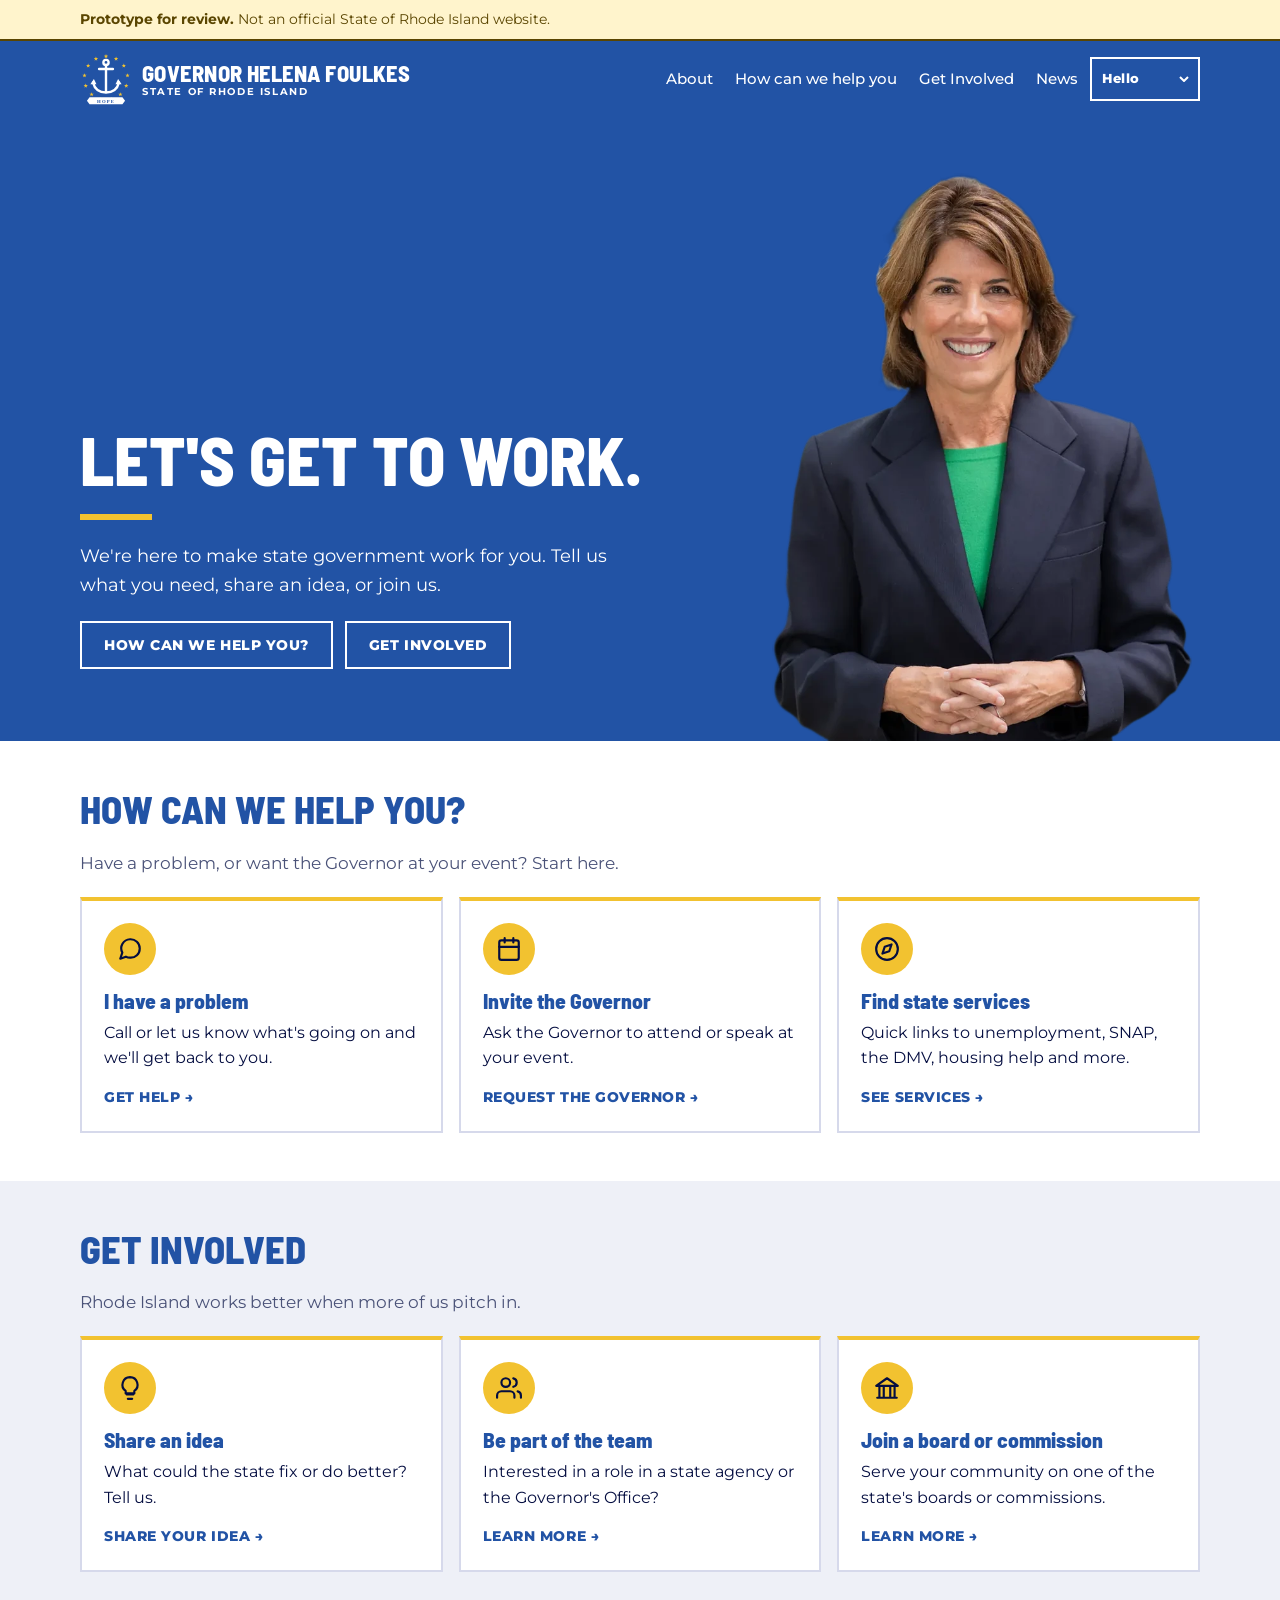
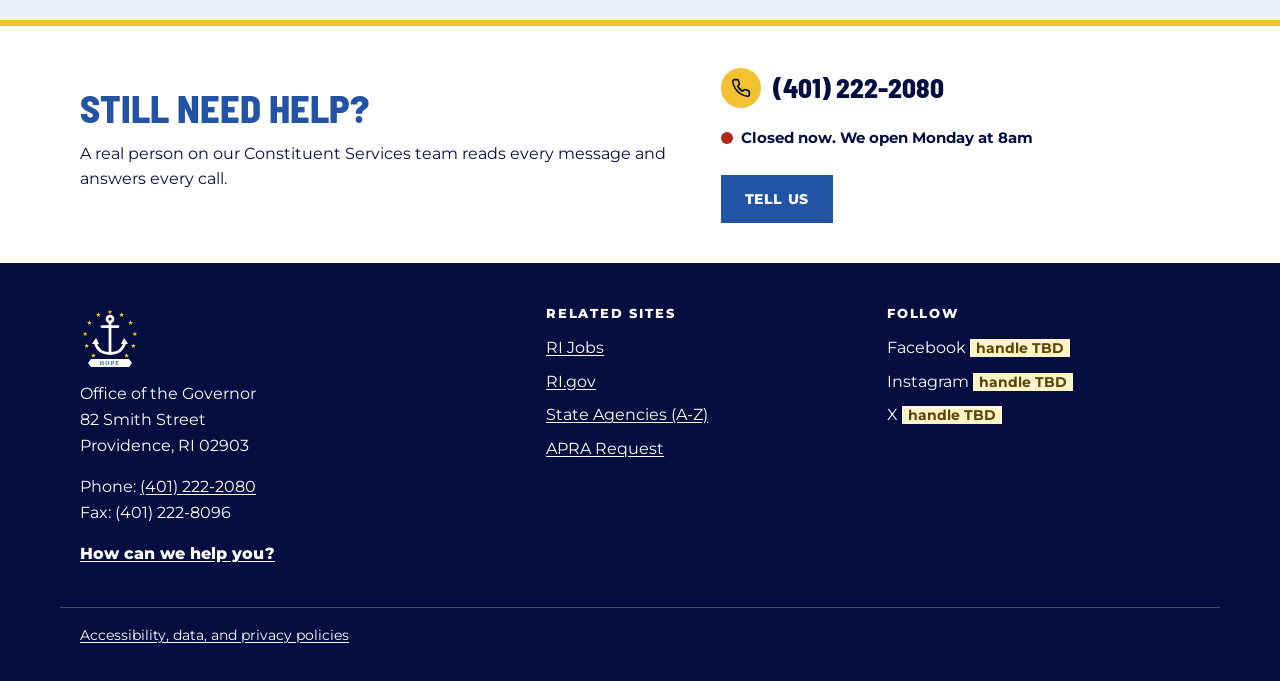
==== commit 962cb6de: "Concierge pass: life-moment services, real-person copy, open/closed status, help band - Find state s" ====
--- a/index.html
+++ b/index.html
@@ -8,7 +8,7 @@
 <meta name="description" content="Office of Governor Helena Foulkes. Let&#x27;s get to work.">
 <link rel="preconnect" href="https://fonts.googleapis.com">
 <link rel="preconnect" href="https://fonts.gstatic.com" crossorigin>
-<link rel="stylesheet" href="https://fonts.googleapis.com/css2?family=Barlow+Semi+Condensed:wght@600;800&family=Montserrat:wght@400;500;700;800&display=swap">
+<link rel="stylesheet" href="https://fonts.googleapis.com/css2?family=Barlow+Semi+Condensed:wght@600;800&family=Montserrat:wght@400;500;700;800&family=Allura&display=swap">
 <link rel="icon" type="image/svg+xml" href="assets/logo-on-white.svg">
 <link rel="stylesheet" href="assets/site.css">
 <script src="assets/site.js" defer></script>
@@ -36,7 +36,7 @@
       </ul>
     </nav>
     <div class="top-tools">
-      <label class="sr" for="lang-select">Translate this page</label><select id="lang-select" class="lang-select notranslate" translate="no"><option value="en" lang="en" title="English">EN</option><option value="ar" lang="ar" title="العربية">AR</option><option value="zh-CN" lang="zh-CN" title="简体中文">ZH</option><option value="zh-TW" lang="zh-TW" title="繁體中文">ZH-TW</option><option value="fr" lang="fr" title="Français">FR</option><option value="it" lang="it" title="Italiano">IT</option><option value="pl" lang="pl" title="Polski">PL</option><option value="pt" lang="pt" title="Português">PT</option><option value="es" lang="es" title="Español">ES</option><option value="vi" lang="vi" title="Tiếng Việt">VI</option><option value="ht" lang="ht" title="Kreyòl ayisyen">HT</option><option value="km" lang="km" title="ភាសាខ្មែរ">KM</option></select>
+      <label class="sr" for="lang-select">Translate this page</label><select id="lang-select" class="lang-select notranslate" translate="no"><option value="en" lang="en" title="English">Hello</option><option value="ar" lang="ar" title="العربية">مرحبا</option><option value="zh-CN" lang="zh-CN" title="简体中文">你好 (简体)</option><option value="zh-TW" lang="zh-TW" title="繁體中文">你好 (繁體)</option><option value="fr" lang="fr" title="Français">Bonjour</option><option value="it" lang="it" title="Italiano">Ciao</option><option value="pl" lang="pl" title="Polski">Cześć</option><option value="pt" lang="pt" title="Português">Olá</option><option value="es" lang="es" title="Español">Hola</option><option value="vi" lang="vi" title="Tiếng Việt">Xin chào</option><option value="ht" lang="ht" title="Kreyòl ayisyen">Bonjou</option><option value="km" lang="km" title="ភាសាខ្មែរ">សួស្តី</option></select>
       <button class="menu-btn" type="button" aria-expanded="false" aria-controls="site-nav">Menu</button>
     </div>
   </div>
@@ -49,7 +49,7 @@
   <div class="wrap hero-grid">
     <div class="hero-copy">
       <h1>Let's get to work.</h1>
-      <p class="lead">Governor Helena Foulkes and her team are here to make state government work for every Rhode Islander. Tell us what you need, share an idea, or join us.</p>
+      <p class="lead">We're here to make state government work for you. Tell us what you need, share an idea, or join us.</p>
       <div class="hero-ctas">
         <a class="btn btn-ghost" href="how-can-we-help/">How can we help you?</a>
         <a class="btn btn-ghost" href="get-involved/">Get involved</a>
@@ -66,9 +66,9 @@
     <h2 id="help-h">How can we help you?</h2>
     <p class="lead-sm">Have a problem, or want the Governor at your event? Start here.</p>
     <div class="cards">
-      <a class="card" href="how-can-we-help/#problem"><h3>I have a problem</h3><p>Call or let us know what's going on and we'll get back to you.</p><span class="card-cta">Get help <span aria-hidden="true">&rarr;</span></span></a>
-      <a class="card" href="how-can-we-help/invite-the-governor/"><h3>Invite the Governor</h3><p>Ask the Governor to attend or speak at your event.</p><span class="card-cta">Request the Governor <span aria-hidden="true">&rarr;</span></span></a>
-      <a class="card" href="how-can-we-help/#find-help"><h3>Find state services</h3><p>Quick links to unemployment, SNAP, the DMV, housing help and more.</p><span class="card-cta">See services <span aria-hidden="true">&rarr;</span></span></a>
+      <a class="card" href="how-can-we-help/#problem"><span class="ico" aria-hidden="true"><svg viewBox="0 0 24 24" fill="none" stroke="currentColor" stroke-width="2" stroke-linecap="round" stroke-linejoin="round"><path d="M21 11.5a8.4 8.4 0 0 1-9 8.5 8.4 8.4 0 0 1-3.8-.9L3 21l1.9-5.7A8.4 8.4 0 0 1 12 3a8.5 8.5 0 0 1 9 8.5z"/></svg></span><h3>I have a problem</h3><p>Call or let us know what's going on and we'll get back to you.</p><span class="card-cta">Get help <span aria-hidden="true">&rarr;</span></span></a>
+      <a class="card" href="how-can-we-help/invite-the-governor/"><span class="ico" aria-hidden="true"><svg viewBox="0 0 24 24" fill="none" stroke="currentColor" stroke-width="2" stroke-linecap="round" stroke-linejoin="round"><rect x="3" y="4" width="18" height="18" rx="2"/><path d="M16 2v4M8 2v4M3 10h18"/></svg></span><h3>Invite the Governor</h3><p>Ask the Governor to attend or speak at your event.</p><span class="card-cta">Request the Governor <span aria-hidden="true">&rarr;</span></span></a>
+      <a class="card" href="how-can-we-help/#find-help"><span class="ico" aria-hidden="true"><svg viewBox="0 0 24 24" fill="none" stroke="currentColor" stroke-width="2" stroke-linecap="round" stroke-linejoin="round"><circle cx="12" cy="12" r="10"/><path d="M16.2 7.8l-2.1 6.3-6.3 2.1 2.1-6.3z"/></svg></span><h3>Find state services</h3><p>Quick links to unemployment, SNAP, the DMV, housing help and more.</p><span class="card-cta">See services <span aria-hidden="true">&rarr;</span></span></a>
     </div>
   </div>
 </section>
@@ -78,15 +78,30 @@
     <h2 id="gi-h">Get involved</h2>
     <p class="lead-sm">Rhode Island works better when more of us pitch in.</p>
     <div class="cards">
-      <a class="card" href="get-involved/share-an-idea/"><h3>Share an idea</h3><p>What could the state fix or do better? Tell us.</p><span class="card-cta">Share your idea <span aria-hidden="true">&rarr;</span></span></a>
-      <a class="card" href="get-involved/join-the-team/"><h3>Be part of the team</h3><p>Interested in a role in a state agency or the Governor's Office?</p><span class="card-cta">Learn more <span aria-hidden="true">&rarr;</span></span></a>
-      <a class="card" href="get-involved/boards-and-commissions/"><h3>Join a board or commission</h3><p>Serve your community on one of the state's boards or commissions.</p><span class="card-cta">Learn more <span aria-hidden="true">&rarr;</span></span></a>
+      <a class="card" href="get-involved/share-an-idea/"><span class="ico" aria-hidden="true"><svg viewBox="0 0 24 24" fill="none" stroke="currentColor" stroke-width="2" stroke-linecap="round" stroke-linejoin="round"><path d="M9 18h6M10 22h4"/><path d="M12 2a7 7 0 0 0-4 12.7V17h8v-2.3A7 7 0 0 0 12 2z"/></svg></span><h3>Share an idea</h3><p>What could the state fix or do better? Tell us.</p><span class="card-cta">Share your idea <span aria-hidden="true">&rarr;</span></span></a>
+      <a class="card" href="get-involved/join-the-team/"><span class="ico" aria-hidden="true"><svg viewBox="0 0 24 24" fill="none" stroke="currentColor" stroke-width="2" stroke-linecap="round" stroke-linejoin="round"><path d="M17 21v-2a4 4 0 0 0-4-4H5a4 4 0 0 0-4 4v2"/><circle cx="9" cy="7" r="4"/><path d="M23 21v-2a4 4 0 0 0-3-3.9M16 3.1a4 4 0 0 1 0 7.8"/></svg></span><h3>Be part of the team</h3><p>Interested in a role in a state agency or the Governor's Office?</p><span class="card-cta">Learn more <span aria-hidden="true">&rarr;</span></span></a>
+      <a class="card" href="get-involved/boards-and-commissions/"><span class="ico" aria-hidden="true"><svg viewBox="0 0 24 24" fill="none" stroke="currentColor" stroke-width="2" stroke-linecap="round" stroke-linejoin="round"><path d="M3 21h18M5 21V10M9 21V10M15 21V10M19 21V10M2 10l10-7 10 7z"/></svg></span><h3>Join a board or commission</h3><p>Serve your community on one of the state's boards or commissions.</p><span class="card-cta">Learn more <span aria-hidden="true">&rarr;</span></span></a>
     </div>
   </div>
 </section>
 
 
 </main>
+
+<section class="need-help" id="need-help" aria-labelledby="need-help-h">
+  <div class="wrap need-grid">
+    <div>
+      <h2 id="need-help-h">Still need help?</h2>
+      <p>A real person on our Constituent Services team reads every message and answers every call.</p>
+    </div>
+    <div class="need-actions">
+      <p class="need-phone"><span class="ico ico-sm" aria-hidden="true"><svg viewBox="0 0 24 24" fill="none" stroke="currentColor" stroke-width="2" stroke-linecap="round" stroke-linejoin="round"><path d="M22 16.9v3a2 2 0 0 1-2.2 2 19.8 19.8 0 0 1-8.6-3.1 19.5 19.5 0 0 1-6-6A19.8 19.8 0 0 1 2.1 4.2 2 2 0 0 1 4.1 2h3a2 2 0 0 1 2 1.7c.1 1 .4 1.9.7 2.8a2 2 0 0 1-.5 2.1L8 9.9a16 16 0 0 0 6 6l1.3-1.3a2 2 0 0 1 2.1-.4c.9.3 1.8.6 2.8.7a2 2 0 0 1 1.7 2z"/></svg></span><a href="tel:+14012222080">(401) 222-2080</a></p>
+      <p><span class="open-status" data-open="8" data-close="17"><span class="dot" aria-hidden="true"></span><span class="open-text">Open Monday to Friday, 8am to 5pm</span></span></p>
+      <a class="btn btn-blue" href="how-can-we-help/#problem">Tell us</a>
+    </div>
+  </div>
+  <a class="help-fab" href="#need-help">Need help?</a>
+</section>
 
 <footer class="foot">
   <div class="wrap foot-grid">
--- a/assets/site.css
+++ b/assets/site.css
@@ -120,6 +120,17 @@
 .news-item h3{margin:.1em 0 .3em}
 .news-date{font-weight:700;color:var(--muted);font-size:.9rem;margin:0}
 .page-head .news-date{color:var(--white)}
+/* news list: same layout as helenatransition.com/news */
+.news{list-style:none;margin:0;padding:0}
+.news li{display:grid;grid-template-columns:160px 1fr;gap:28px;padding:24px 0;border-bottom:1px solid var(--lav)}
+.news li:first-child{border-top:1px solid var(--lav)}
+.news .when{font-family:var(--display);font-weight:800;font-size:1.25rem;text-transform:uppercase;color:var(--blue);line-height:1.15}
+.news .tag{display:inline-block;font-size:.7rem;font-weight:800;letter-spacing:.14em;text-transform:uppercase;background:#DAEBD6;color:var(--navy);padding:2px 8px;margin-bottom:8px}
+.news h3{font-family:var(--body);font-weight:800;font-size:1.2rem;line-height:1.35;margin-bottom:6px}
+.news h3 a{color:var(--navy);text-decoration:none}
+.news h3 a:hover{text-decoration:underline}
+.news p{margin:0;color:var(--muted)}
+@media (max-width:640px){.news li{grid-template-columns:1fr;gap:6px}}
 .more{font-weight:800;text-transform:uppercase;font-size:.9rem}
 .link-list{list-style:none;padding:0;margin:0}
 .link-list li{padding:8px 0;border-bottom:1px solid var(--lav)}
@@ -127,7 +138,7 @@
 
 /* about */
 .about-grid{display:grid;gap:28px}
-.about-photo{position:relative;margin:0}
+.about-photos{display:grid;gap:16px}
 @media (min-width:900px){.about-grid{grid-template-columns:1fr 1.2fr;align-items:start}}
 
 /* accordions */
@@ -140,8 +151,7 @@
 .acc .link-list{padding:0 0 16px}
 
 /* forms */
-.call-box{background:var(--white);border-left:6px solid var(--green);padding:18px 22px;margin:0 0 28px}
-.call-box h2{font-size:1.5rem}
+.call-box{background:var(--white);border:2px solid var(--lav);padding:22px;margin:0 0 28px}
 .form-wrap{background:var(--white);border:2px solid var(--lav);padding:22px;margin:0 0 28px}
 .proto-note{background:var(--warn-bg);color:var(--warn-fg);padding:10px 12px;font-size:.92rem}
 .req{color:var(--err);font-weight:800}
@@ -179,3 +189,45 @@
 .foot-legal{border-top:1px solid rgba(255,255,255,.25);margin-top:24px;padding-top:16px;font-size:.88rem}
 
 @media (prefers-reduced-motion:reduce){*{transition:none!important;animation:none!important;scroll-behavior:auto!important}}
+
+/* ---------- concierge pass ---------- */
+/* icons: navy line icon on a gold disc (decorative) */
+.ico{display:inline-flex;align-items:center;justify-content:center;width:52px;height:52px;border-radius:50%;background:var(--gold);color:var(--navy);flex:none;margin-bottom:14px}
+.ico svg{width:26px;height:26px}
+.ico-sm{width:40px;height:40px;margin:0}
+.ico-sm svg{width:20px;height:20px}
+.card{border-top:4px solid var(--gold)}
+a.card:hover{border-color:var(--blue);border-top-color:var(--gold)}
+/* life-moment rows */
+.acc summary{display:flex;align-items:center;gap:14px;padding:16px 40px 16px 0}
+.acc summary::after{top:50%;transform:translateY(-50%)}
+.acc-t{display:flex;flex-direction:column}
+.acc summary h3{display:block;font-family:var(--body);font-weight:800;font-size:1.08rem;line-height:1.3}
+.acc-sub{font-size:.85rem;color:var(--muted);font-weight:500}
+.acc .link-list{padding:0 0 16px 54px}
+/* open/closed indicator */
+.open-status{display:inline-flex;align-items:center;gap:8px;font-weight:700;font-size:.95rem}
+.open-status .dot{width:12px;height:12px;border-radius:50%;background:var(--muted)}
+.open-status.is-open .dot{background:#1E7F38;box-shadow:0 0 0 4px rgba(30,127,56,.18)}
+.open-status.is-closed .dot{background:var(--err)}
+/* still need help band */
+.need-help{background:var(--white);border-top:6px solid var(--gold);padding:40px 0}
+.need-grid{display:grid;gap:18px;align-items:center}
+.need-help h2{margin-bottom:.3em}
+.need-help p{margin:0 0 10px}
+.need-actions{display:flex;flex-direction:column;align-items:flex-start;gap:6px}
+.need-phone{display:flex;align-items:center;gap:12px;font-family:var(--display);font-weight:800;font-size:1.7rem}
+.need-phone a{color:var(--navy);text-decoration:none}
+.need-actions .btn{margin-top:8px}
+@media (min-width:800px){.need-grid{grid-template-columns:1.3fr 1fr}}
+/* sticky help button on phones */
+.help-fab{position:fixed;right:16px;bottom:16px;z-index:30;background:var(--gold);color:var(--navy);font-weight:800;text-decoration:none;padding:14px 20px;min-height:48px;box-shadow:0 4px 14px rgba(4,13,64,.3);text-transform:uppercase;font-size:.85rem;letter-spacing:.04em}
+.help-fab:hover{color:var(--navy);background:#F7D56A}
+@media (max-width:899px){body{padding-bottom:80px}}
+@media (min-width:900px){.help-fab{display:none}}
+/* about letter */
+.letter .signature{font-family:"Allura","Brush Script MT",cursive;font-size:3.2rem;line-height:1;color:var(--blue);margin:24px 0 4px}
+.letter .sig-name{font-weight:700}
+.page-head .eyebrow{color:var(--white)}
+.hero-copy h1::after,.page-head h1::after{content:"";display:block;width:72px;height:6px;background:var(--gold);margin-top:18px}
+.letter > .ph{white-space:normal;display:inline-block}
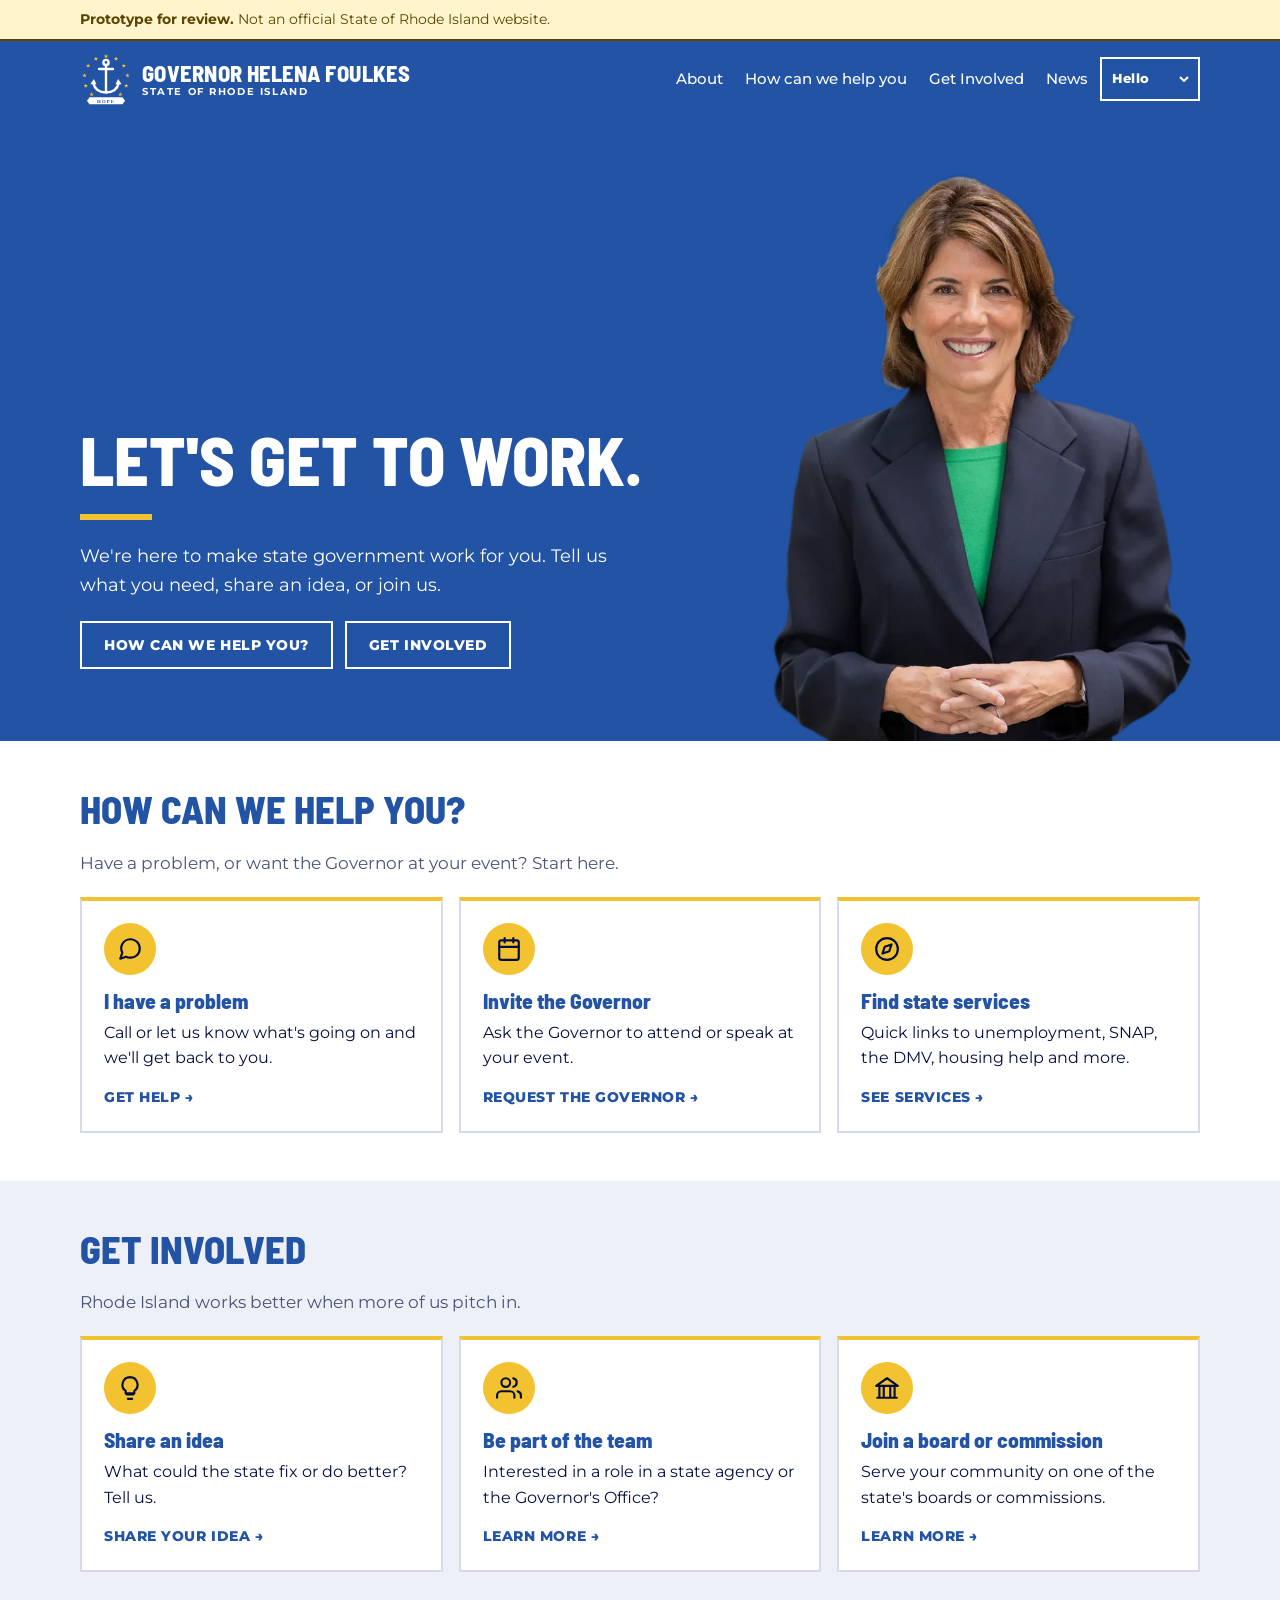
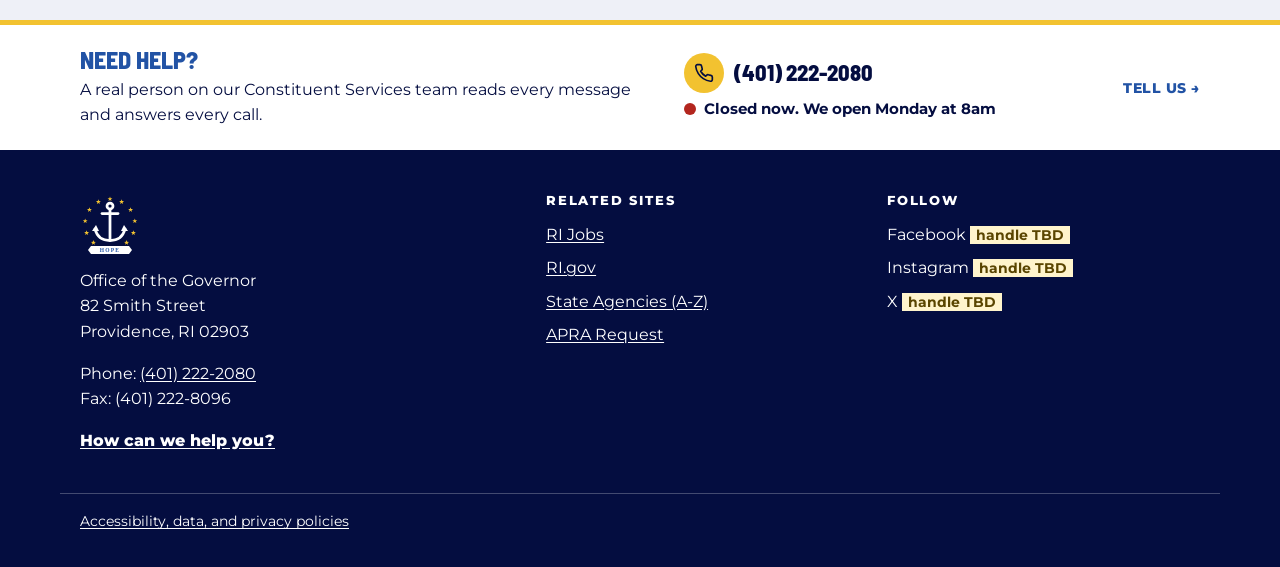
==== commit aab753c2: "Compact "Need help?" band and new language list - Band renamed "Need help?", shorter, with a "Tell u" ====
--- a/index.html
+++ b/index.html
@@ -36,7 +36,7 @@
       </ul>
     </nav>
     <div class="top-tools">
-      <label class="sr" for="lang-select">Translate this page</label><select id="lang-select" class="lang-select notranslate" translate="no"><option value="en" lang="en" title="English">Hello</option><option value="ar" lang="ar" title="العربية">مرحبا</option><option value="zh-CN" lang="zh-CN" title="简体中文">你好 (简体)</option><option value="zh-TW" lang="zh-TW" title="繁體中文">你好 (繁體)</option><option value="fr" lang="fr" title="Français">Bonjour</option><option value="it" lang="it" title="Italiano">Ciao</option><option value="pl" lang="pl" title="Polski">Cześć</option><option value="pt" lang="pt" title="Português">Olá</option><option value="es" lang="es" title="Español">Hola</option><option value="vi" lang="vi" title="Tiếng Việt">Xin chào</option><option value="ht" lang="ht" title="Kreyòl ayisyen">Bonjou</option><option value="km" lang="km" title="ភាសាខ្មែរ">សួស្តី</option></select>
+      <label class="sr" for="lang-select">Translate this page</label><select id="lang-select" class="lang-select notranslate" translate="no"><option value="en" lang="en" title="English">Hello</option><option value="es" lang="es" title="Spanish (Español)">Hola</option><option value="pt" lang="pt" title="Portuguese (Português)">Olá</option><option value="fr" lang="fr" title="French (Français)">Bonjour</option><option value="ht" lang="ht" title="Haitian Creole (Kreyòl ayisyen)">Bonjou</option><option value="zh-CN" lang="zh-CN" title="Chinese (中文)">你好</option><option value="it" lang="it" title="Italian (Italiano)">Ciao</option><option value="ar" lang="ar" title="Arabic (العربية)">مرحبا</option></select>
       <button class="menu-btn" type="button" aria-expanded="false" aria-controls="site-nav">Menu</button>
     </div>
   </div>
@@ -91,14 +91,14 @@
 <section class="need-help" id="need-help" aria-labelledby="need-help-h">
   <div class="wrap need-grid">
     <div>
-      <h2 id="need-help-h">Still need help?</h2>
+      <h2 id="need-help-h">Need help?</h2>
       <p>A real person on our Constituent Services team reads every message and answers every call.</p>
     </div>
-    <div class="need-actions">
+    <div class="need-call">
       <p class="need-phone"><span class="ico ico-sm" aria-hidden="true"><svg viewBox="0 0 24 24" fill="none" stroke="currentColor" stroke-width="2" stroke-linecap="round" stroke-linejoin="round"><path d="M22 16.9v3a2 2 0 0 1-2.2 2 19.8 19.8 0 0 1-8.6-3.1 19.5 19.5 0 0 1-6-6A19.8 19.8 0 0 1 2.1 4.2 2 2 0 0 1 4.1 2h3a2 2 0 0 1 2 1.7c.1 1 .4 1.9.7 2.8a2 2 0 0 1-.5 2.1L8 9.9a16 16 0 0 0 6 6l1.3-1.3a2 2 0 0 1 2.1-.4c.9.3 1.8.6 2.8.7a2 2 0 0 1 1.7 2z"/></svg></span><a href="tel:+14012222080">(401) 222-2080</a></p>
       <p><span class="open-status" data-open="8" data-close="17"><span class="dot" aria-hidden="true"></span><span class="open-text">Open Monday to Friday, 8am to 5pm</span></span></p>
-      <a class="btn btn-blue" href="how-can-we-help/#problem">Tell us</a>
     </div>
+    <p class="need-tell"><a class="card-cta" href="how-can-we-help/#problem">Tell us <span aria-hidden="true">&rarr;</span></a></p>
   </div>
   <a class="help-fab" href="#need-help">Need help?</a>
 </section>
--- a/assets/site.css
+++ b/assets/site.css
@@ -210,16 +210,17 @@
 .open-status .dot{width:12px;height:12px;border-radius:50%;background:var(--muted)}
 .open-status.is-open .dot{background:#1E7F38;box-shadow:0 0 0 4px rgba(30,127,56,.18)}
 .open-status.is-closed .dot{background:var(--err)}
-/* still need help band */
-.need-help{background:var(--white);border-top:6px solid var(--gold);padding:40px 0}
-.need-grid{display:grid;gap:18px;align-items:center}
-.need-help h2{margin-bottom:.3em}
-.need-help p{margin:0 0 10px}
-.need-actions{display:flex;flex-direction:column;align-items:flex-start;gap:6px}
-.need-phone{display:flex;align-items:center;gap:12px;font-family:var(--display);font-weight:800;font-size:1.7rem}
+/* need help band: compact, same on every page */
+.need-help{background:var(--white);border-top:5px solid var(--gold);padding:22px 0}
+.need-grid{display:grid;gap:10px;align-items:center}
+.need-help h2{font-size:1.5rem;margin:0 0 .15em}
+.need-help p{margin:0}
+.need-call{display:flex;flex-direction:column;gap:4px}
+.need-phone{display:flex;align-items:center;gap:10px;font-family:var(--display);font-weight:800;font-size:1.4rem}
 .need-phone a{color:var(--navy);text-decoration:none}
-.need-actions .btn{margin-top:8px}
-@media (min-width:800px){.need-grid{grid-template-columns:1.3fr 1fr}}
+.need-tell .card-cta{text-decoration:none}
+.need-tell .card-cta:hover{text-decoration:underline}
+@media (min-width:900px){.need-grid{grid-template-columns:1.4fr 1fr auto;gap:28px}}
 /* sticky help button on phones */
 .help-fab{position:fixed;right:16px;bottom:16px;z-index:30;background:var(--gold);color:var(--navy);font-weight:800;text-decoration:none;padding:14px 20px;min-height:48px;box-shadow:0 4px 14px rgba(4,13,64,.3);text-transform:uppercase;font-size:.85rem;letter-spacing:.04em}
 .help-fab:hover{color:var(--navy);background:#F7D56A}
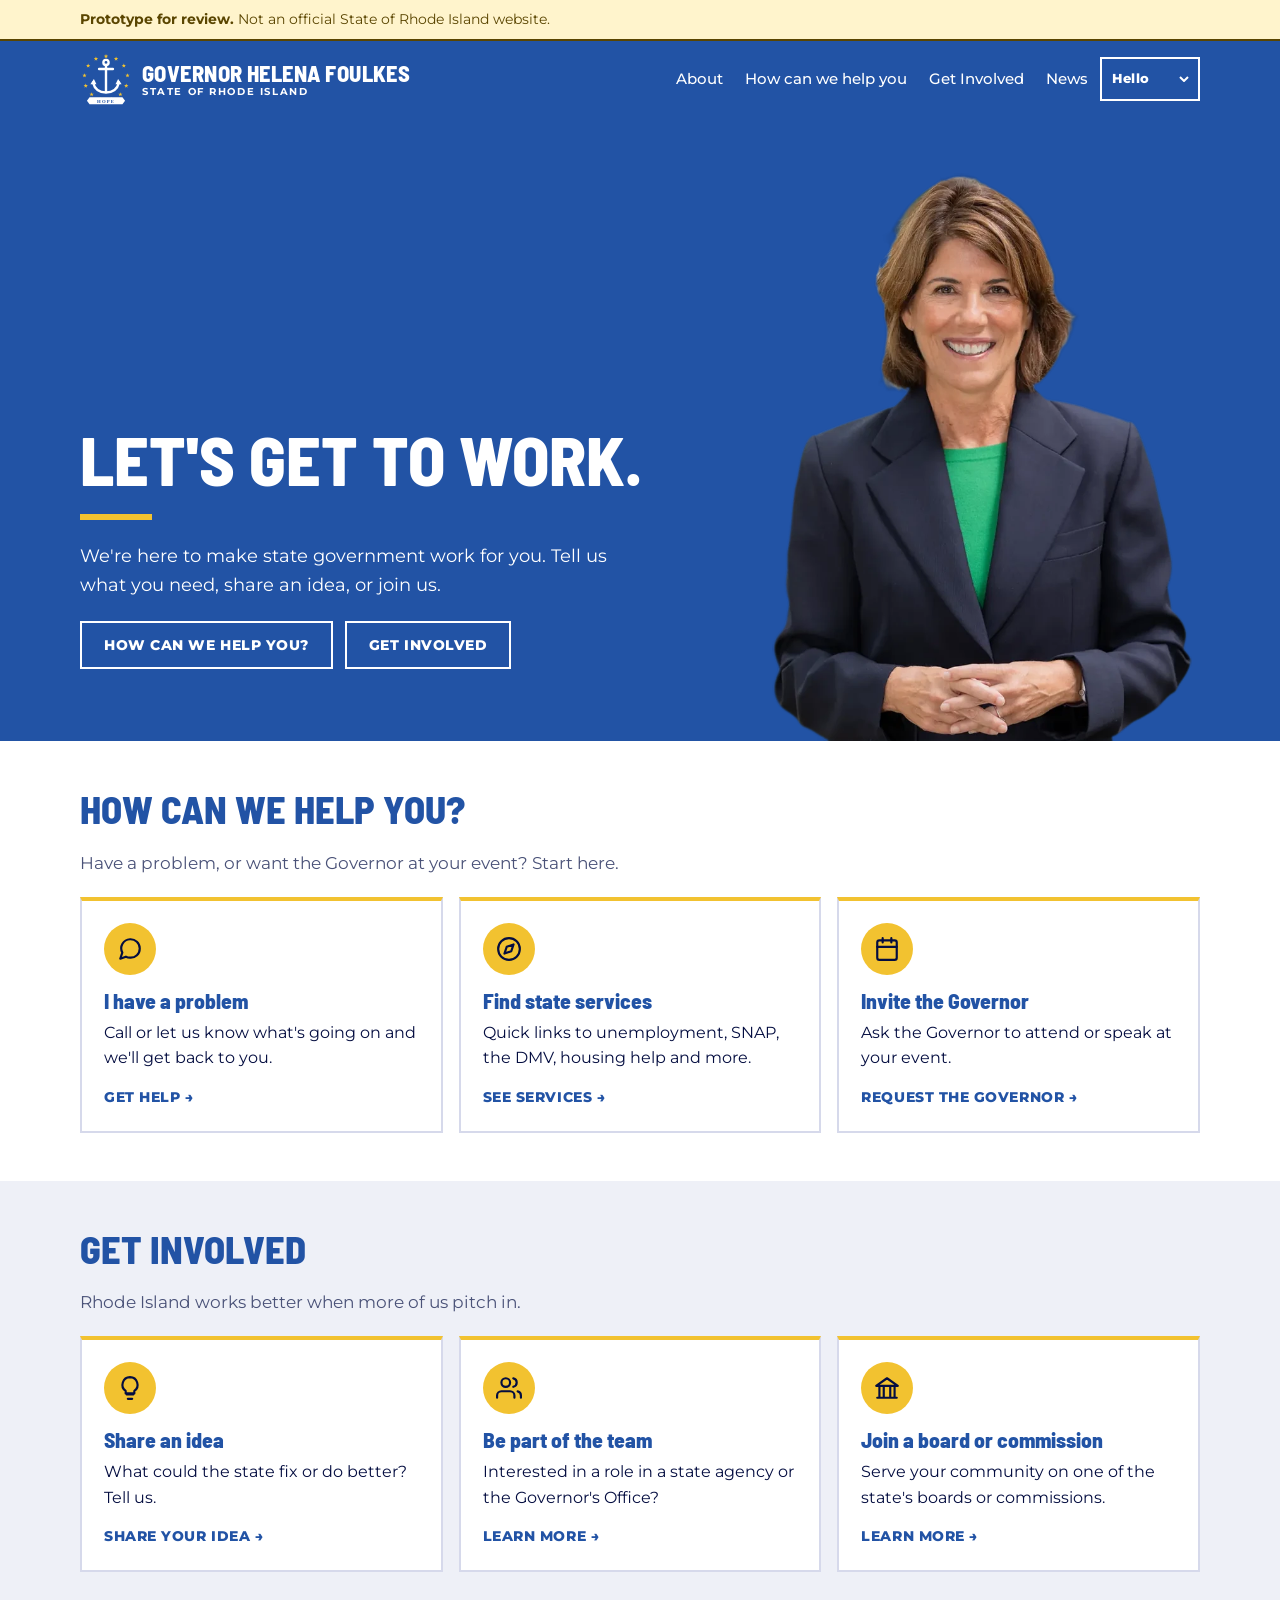
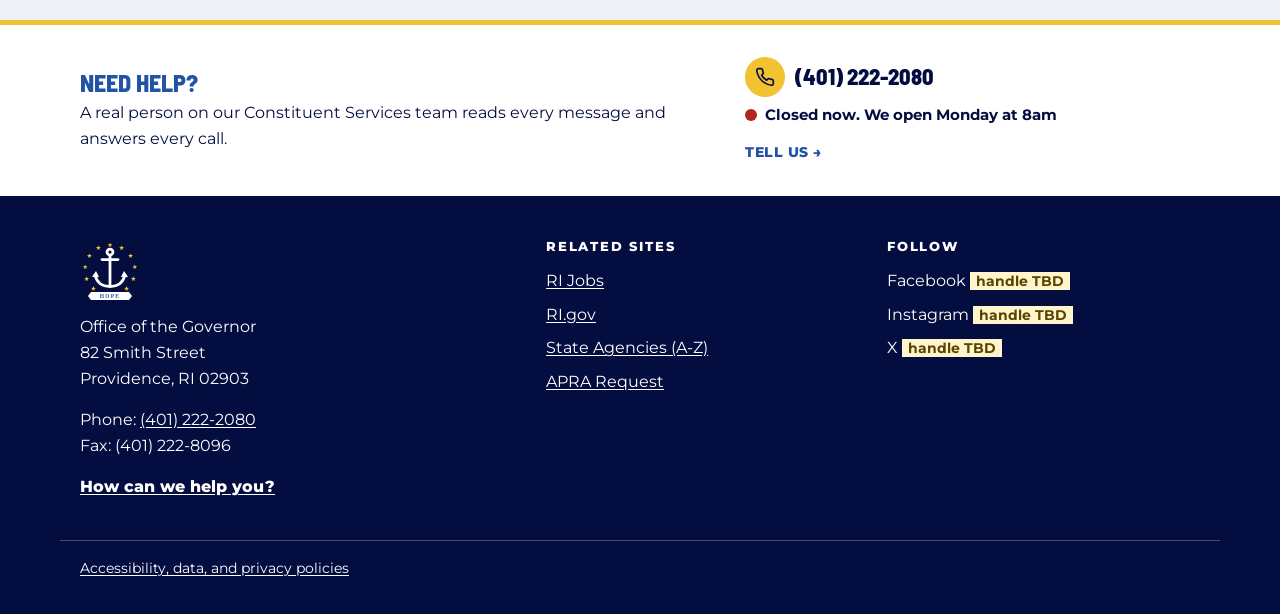
==== commit 458f10bc: "Need help band: Tell us under the hours, a bit taller; home cards reordered Co-Authored-By: Claude O" ====
--- a/index.html
+++ b/index.html
@@ -67,8 +67,8 @@
     <p class="lead-sm">Have a problem, or want the Governor at your event? Start here.</p>
     <div class="cards">
       <a class="card" href="how-can-we-help/#problem"><span class="ico" aria-hidden="true"><svg viewBox="0 0 24 24" fill="none" stroke="currentColor" stroke-width="2" stroke-linecap="round" stroke-linejoin="round"><path d="M21 11.5a8.4 8.4 0 0 1-9 8.5 8.4 8.4 0 0 1-3.8-.9L3 21l1.9-5.7A8.4 8.4 0 0 1 12 3a8.5 8.5 0 0 1 9 8.5z"/></svg></span><h3>I have a problem</h3><p>Call or let us know what's going on and we'll get back to you.</p><span class="card-cta">Get help <span aria-hidden="true">&rarr;</span></span></a>
+      <a class="card" href="how-can-we-help/#find-help"><span class="ico" aria-hidden="true"><svg viewBox="0 0 24 24" fill="none" stroke="currentColor" stroke-width="2" stroke-linecap="round" stroke-linejoin="round"><circle cx="12" cy="12" r="10"/><path d="M16.2 7.8l-2.1 6.3-6.3 2.1 2.1-6.3z"/></svg></span><h3>Find state services</h3><p>Quick links to unemployment, SNAP, the DMV, housing help and more.</p><span class="card-cta">See services <span aria-hidden="true">&rarr;</span></span></a>
       <a class="card" href="how-can-we-help/invite-the-governor/"><span class="ico" aria-hidden="true"><svg viewBox="0 0 24 24" fill="none" stroke="currentColor" stroke-width="2" stroke-linecap="round" stroke-linejoin="round"><rect x="3" y="4" width="18" height="18" rx="2"/><path d="M16 2v4M8 2v4M3 10h18"/></svg></span><h3>Invite the Governor</h3><p>Ask the Governor to attend or speak at your event.</p><span class="card-cta">Request the Governor <span aria-hidden="true">&rarr;</span></span></a>
-      <a class="card" href="how-can-we-help/#find-help"><span class="ico" aria-hidden="true"><svg viewBox="0 0 24 24" fill="none" stroke="currentColor" stroke-width="2" stroke-linecap="round" stroke-linejoin="round"><circle cx="12" cy="12" r="10"/><path d="M16.2 7.8l-2.1 6.3-6.3 2.1 2.1-6.3z"/></svg></span><h3>Find state services</h3><p>Quick links to unemployment, SNAP, the DMV, housing help and more.</p><span class="card-cta">See services <span aria-hidden="true">&rarr;</span></span></a>
     </div>
   </div>
 </section>
@@ -97,8 +97,8 @@
     <div class="need-call">
       <p class="need-phone"><span class="ico ico-sm" aria-hidden="true"><svg viewBox="0 0 24 24" fill="none" stroke="currentColor" stroke-width="2" stroke-linecap="round" stroke-linejoin="round"><path d="M22 16.9v3a2 2 0 0 1-2.2 2 19.8 19.8 0 0 1-8.6-3.1 19.5 19.5 0 0 1-6-6A19.8 19.8 0 0 1 2.1 4.2 2 2 0 0 1 4.1 2h3a2 2 0 0 1 2 1.7c.1 1 .4 1.9.7 2.8a2 2 0 0 1-.5 2.1L8 9.9a16 16 0 0 0 6 6l1.3-1.3a2 2 0 0 1 2.1-.4c.9.3 1.8.6 2.8.7a2 2 0 0 1 1.7 2z"/></svg></span><a href="tel:+14012222080">(401) 222-2080</a></p>
       <p><span class="open-status" data-open="8" data-close="17"><span class="dot" aria-hidden="true"></span><span class="open-text">Open Monday to Friday, 8am to 5pm</span></span></p>
+      <p class="need-tell"><a class="card-cta" href="how-can-we-help/#problem">Tell us <span aria-hidden="true">&rarr;</span></a></p>
     </div>
-    <p class="need-tell"><a class="card-cta" href="how-can-we-help/#problem">Tell us <span aria-hidden="true">&rarr;</span></a></p>
   </div>
   <a class="help-fab" href="#need-help">Need help?</a>
 </section>
--- a/assets/site.css
+++ b/assets/site.css
@@ -211,16 +211,17 @@
 .open-status.is-open .dot{background:#1E7F38;box-shadow:0 0 0 4px rgba(30,127,56,.18)}
 .open-status.is-closed .dot{background:var(--err)}
 /* need help band: compact, same on every page */
-.need-help{background:var(--white);border-top:5px solid var(--gold);padding:22px 0}
+.need-help{background:var(--white);border-top:5px solid var(--gold);padding:32px 0}
 .need-grid{display:grid;gap:10px;align-items:center}
 .need-help h2{font-size:1.5rem;margin:0 0 .15em}
 .need-help p{margin:0}
-.need-call{display:flex;flex-direction:column;gap:4px}
+.need-call{display:flex;flex-direction:column;gap:6px}
+.need-tell{margin-top:4px!important}
 .need-phone{display:flex;align-items:center;gap:10px;font-family:var(--display);font-weight:800;font-size:1.4rem}
 .need-phone a{color:var(--navy);text-decoration:none}
 .need-tell .card-cta{text-decoration:none}
 .need-tell .card-cta:hover{text-decoration:underline}
-@media (min-width:900px){.need-grid{grid-template-columns:1.4fr 1fr auto;gap:28px}}
+@media (min-width:900px){.need-grid{grid-template-columns:1.4fr 1fr;gap:28px}}
 /* sticky help button on phones */
 .help-fab{position:fixed;right:16px;bottom:16px;z-index:30;background:var(--gold);color:var(--navy);font-weight:800;text-decoration:none;padding:14px 20px;min-height:48px;box-shadow:0 4px 14px rgba(4,13,64,.3);text-transform:uppercase;font-size:.85rem;letter-spacing:.04em}
 .help-fab:hover{color:var(--navy);background:#F7D56A}
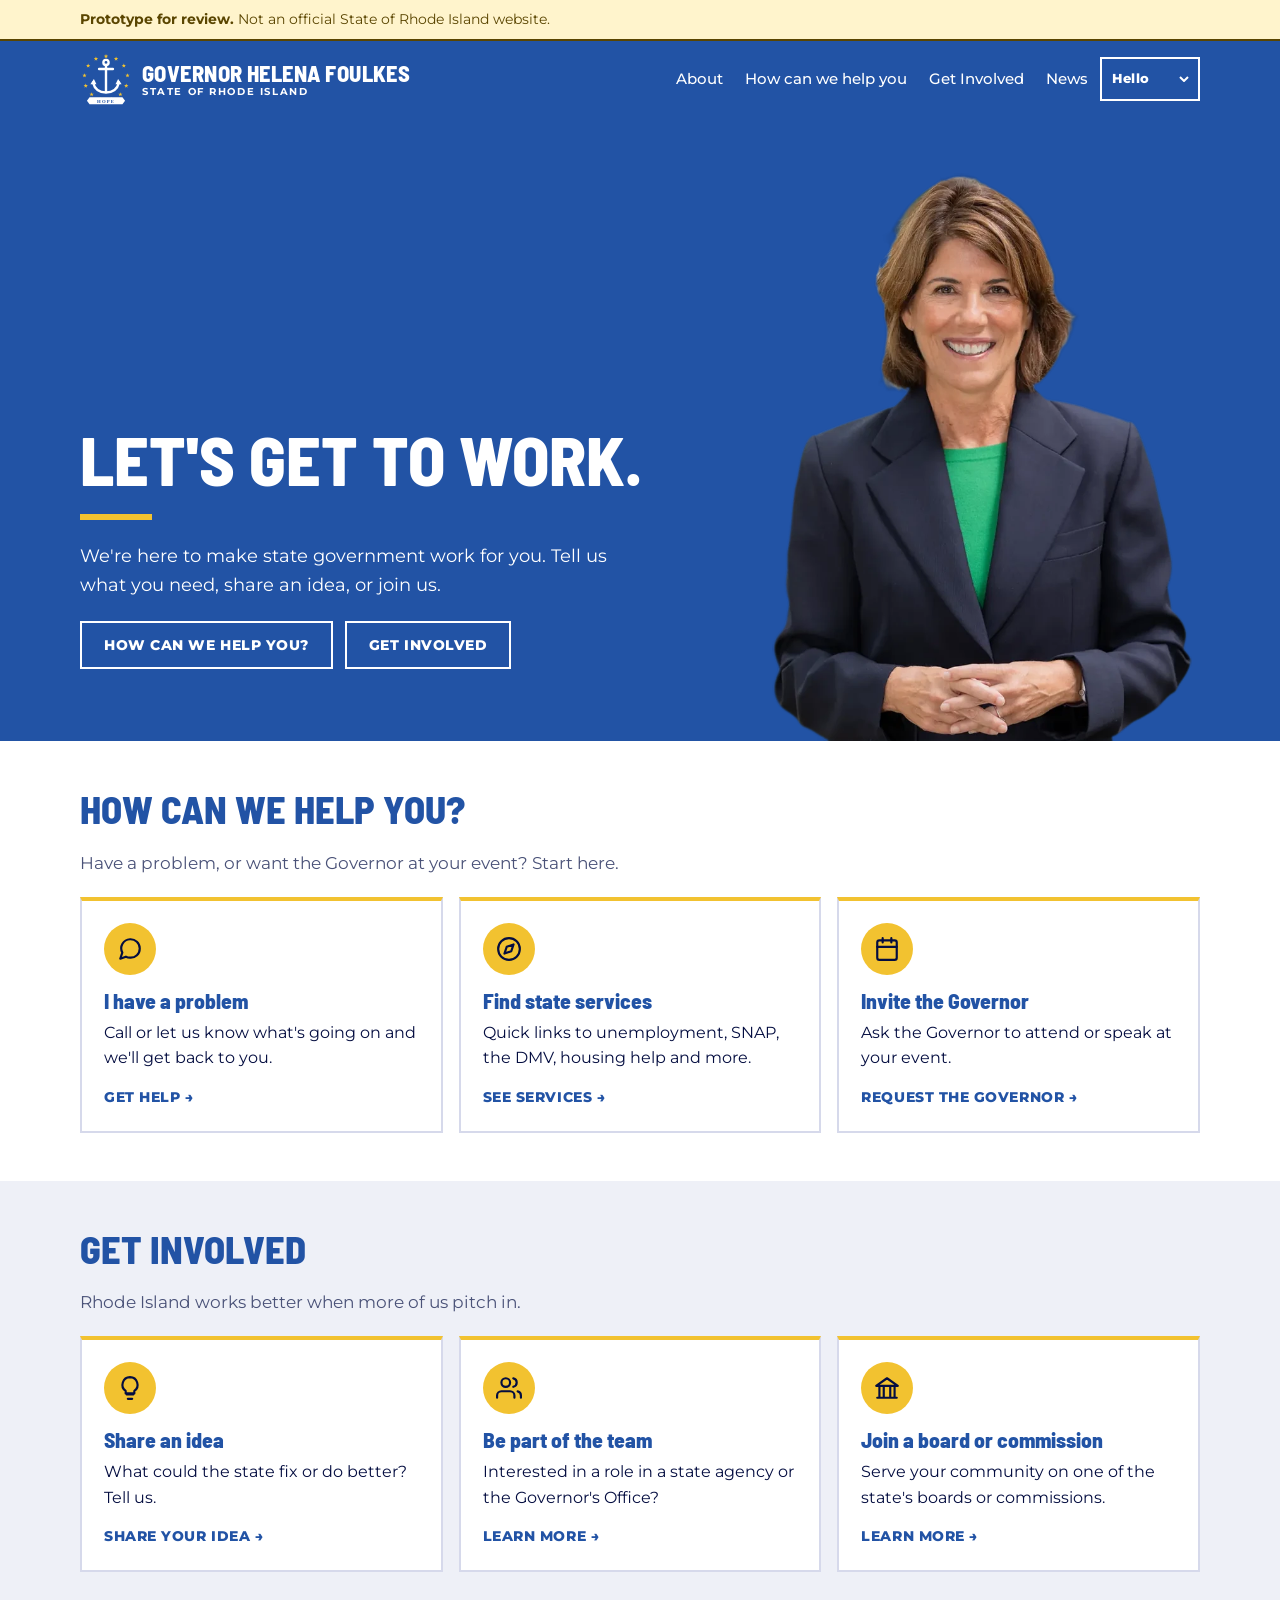
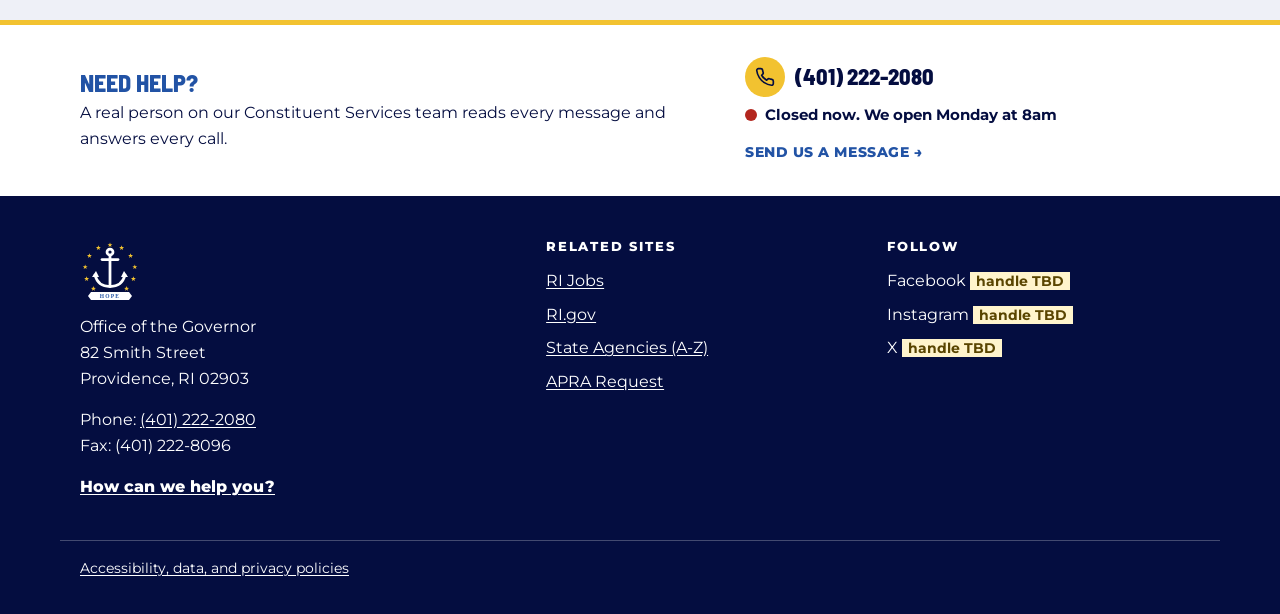
==== commit 8cae92de: "Need help band: link reads Send us a message Co-Authored-By: Claude Opus 5.5 <noreply@anthropic.com>" ====
--- a/index.html
+++ b/index.html
@@ -97,7 +97,7 @@
     <div class="need-call">
       <p class="need-phone"><span class="ico ico-sm" aria-hidden="true"><svg viewBox="0 0 24 24" fill="none" stroke="currentColor" stroke-width="2" stroke-linecap="round" stroke-linejoin="round"><path d="M22 16.9v3a2 2 0 0 1-2.2 2 19.8 19.8 0 0 1-8.6-3.1 19.5 19.5 0 0 1-6-6A19.8 19.8 0 0 1 2.1 4.2 2 2 0 0 1 4.1 2h3a2 2 0 0 1 2 1.7c.1 1 .4 1.9.7 2.8a2 2 0 0 1-.5 2.1L8 9.9a16 16 0 0 0 6 6l1.3-1.3a2 2 0 0 1 2.1-.4c.9.3 1.8.6 2.8.7a2 2 0 0 1 1.7 2z"/></svg></span><a href="tel:+14012222080">(401) 222-2080</a></p>
       <p><span class="open-status" data-open="8" data-close="17"><span class="dot" aria-hidden="true"></span><span class="open-text">Open Monday to Friday, 8am to 5pm</span></span></p>
-      <p class="need-tell"><a class="card-cta" href="how-can-we-help/#problem">Tell us <span aria-hidden="true">&rarr;</span></a></p>
+      <p class="need-tell"><a class="card-cta" href="how-can-we-help/#problem">Send us a message <span aria-hidden="true">&rarr;</span></a></p>
     </div>
   </div>
   <a class="help-fab" href="#need-help">Need help?</a>
